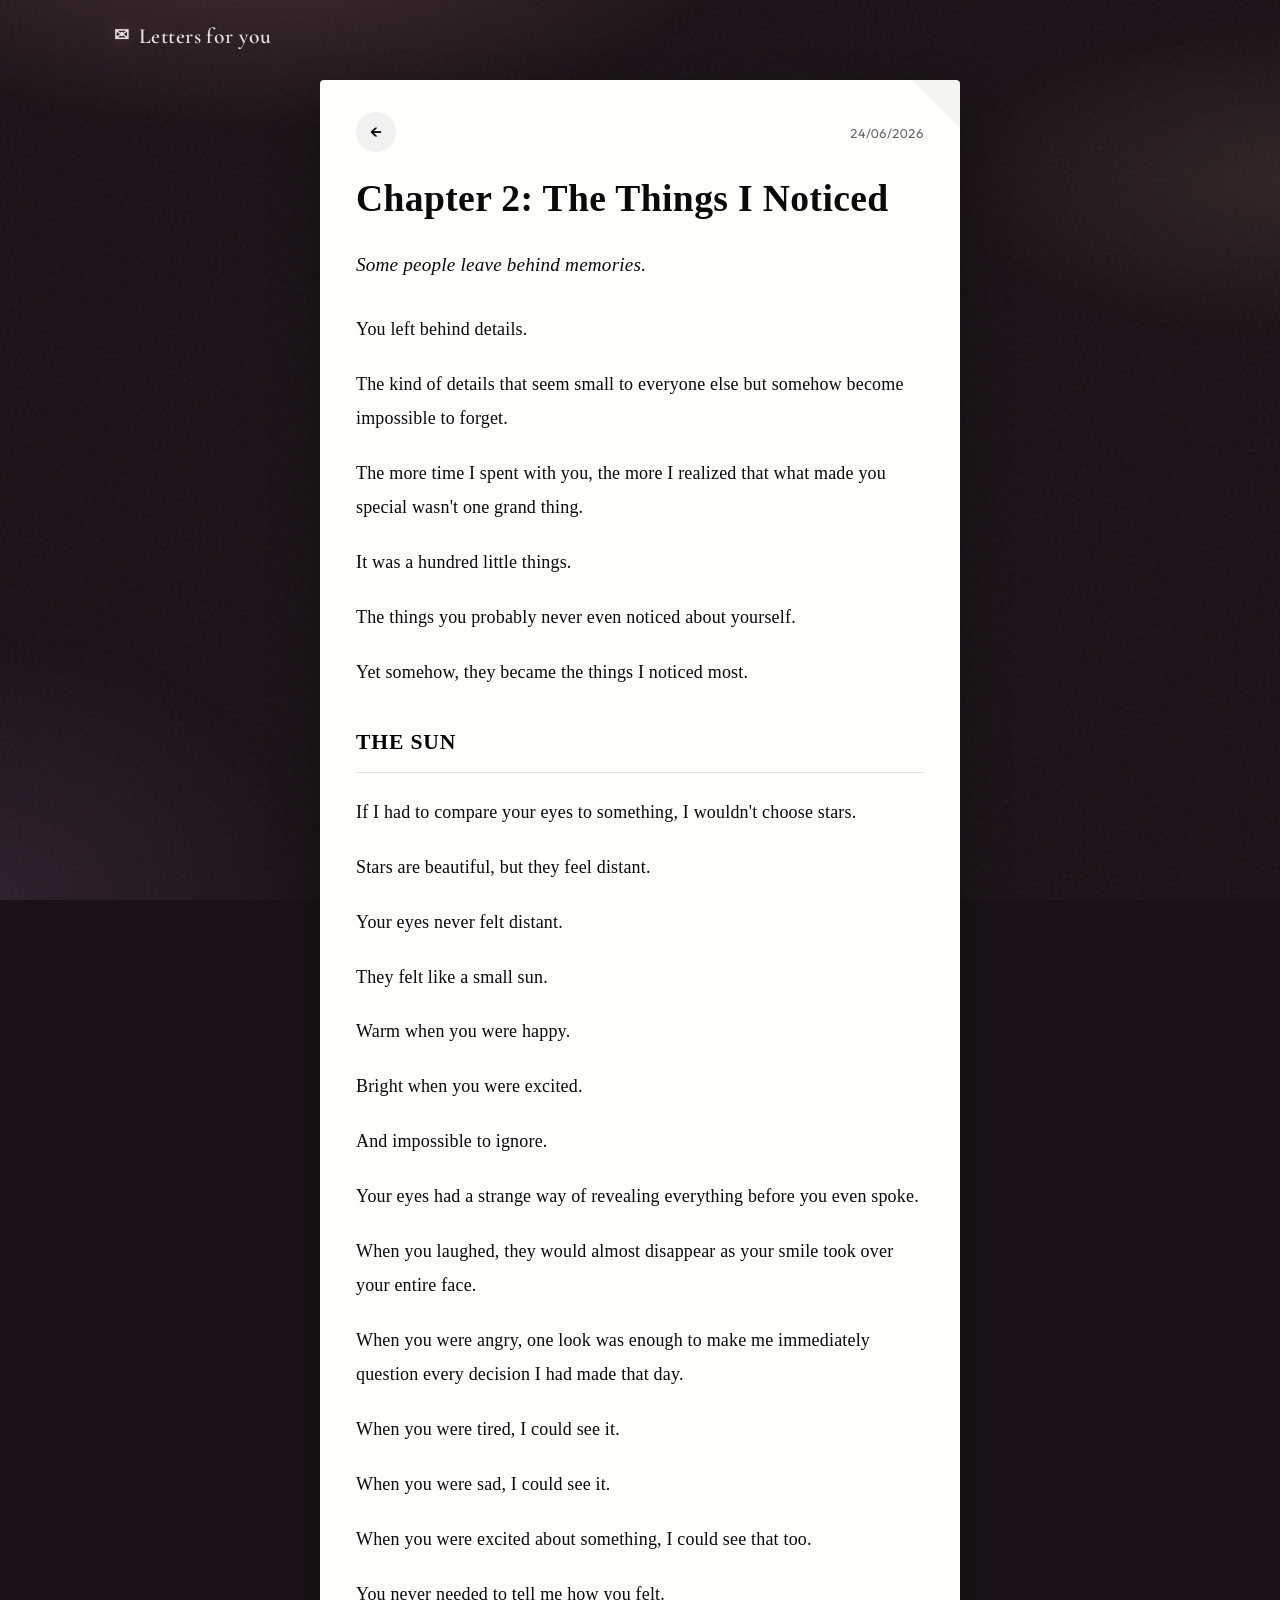
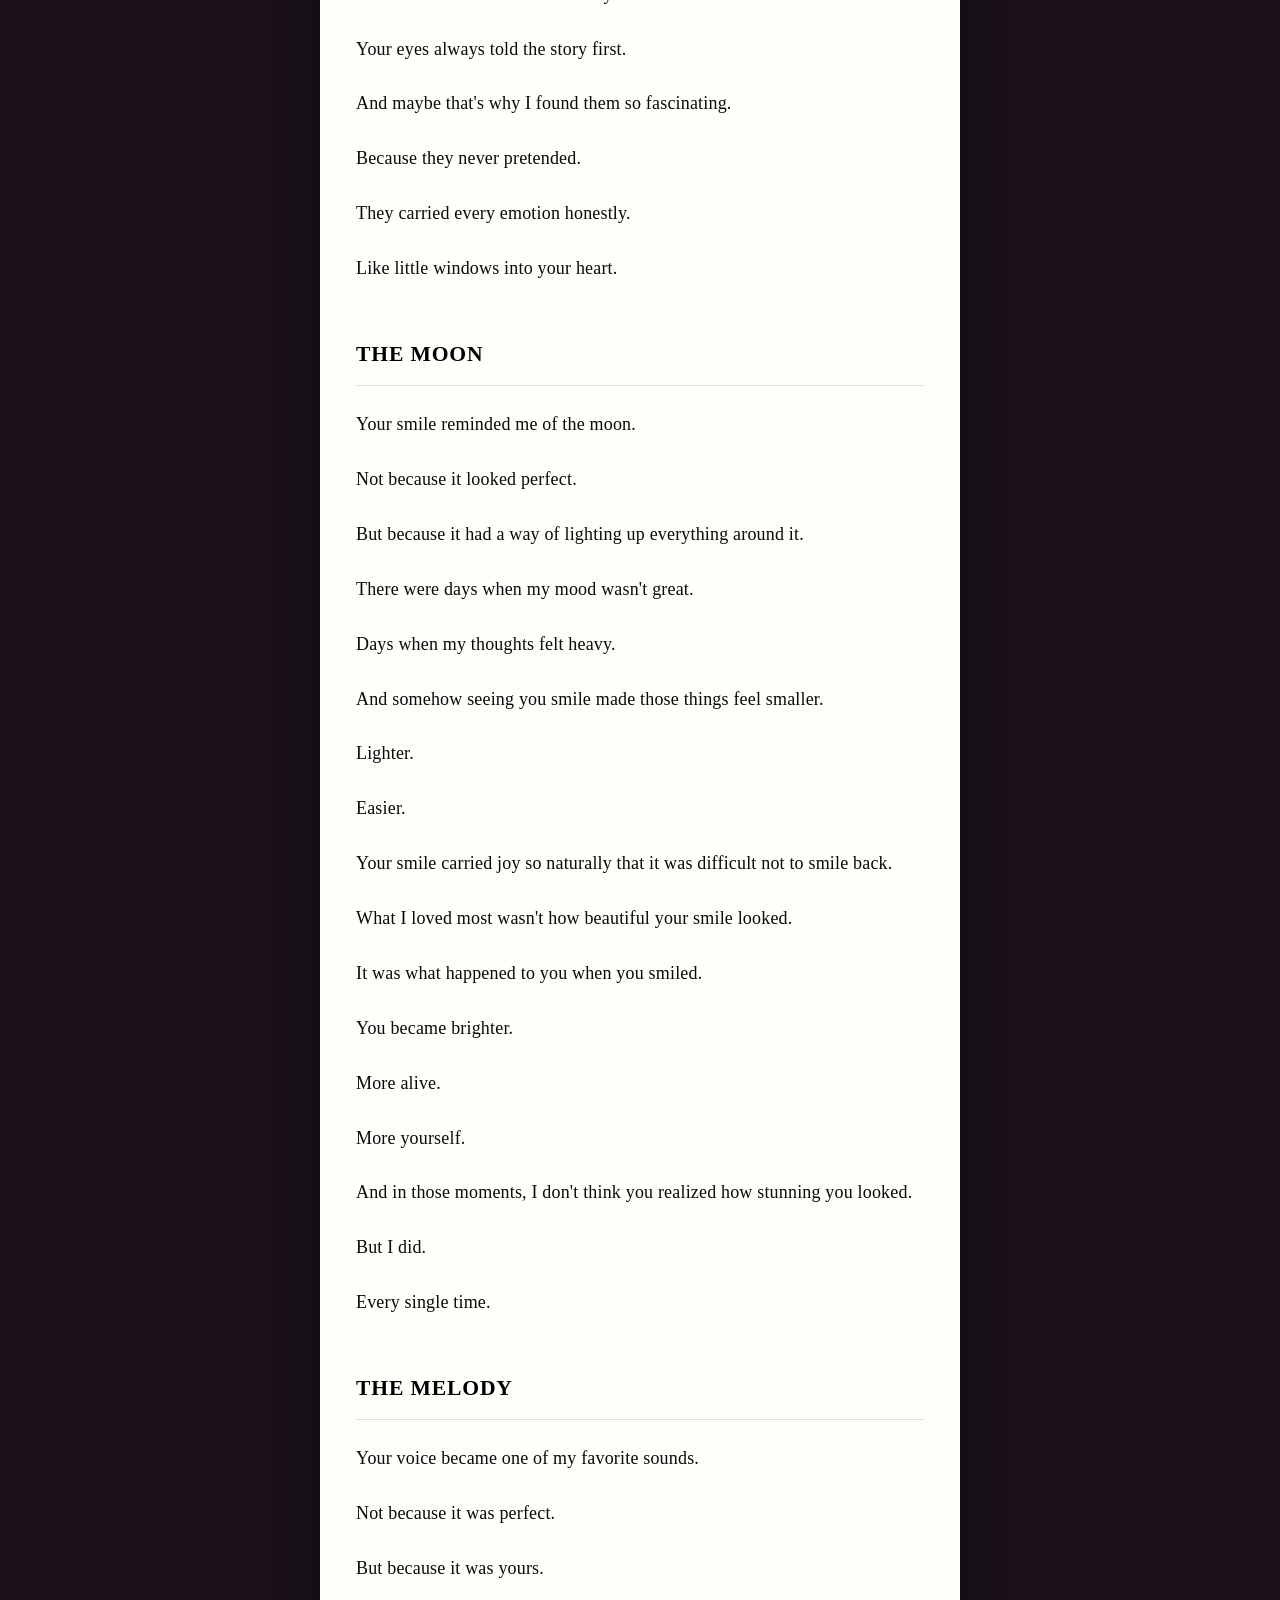
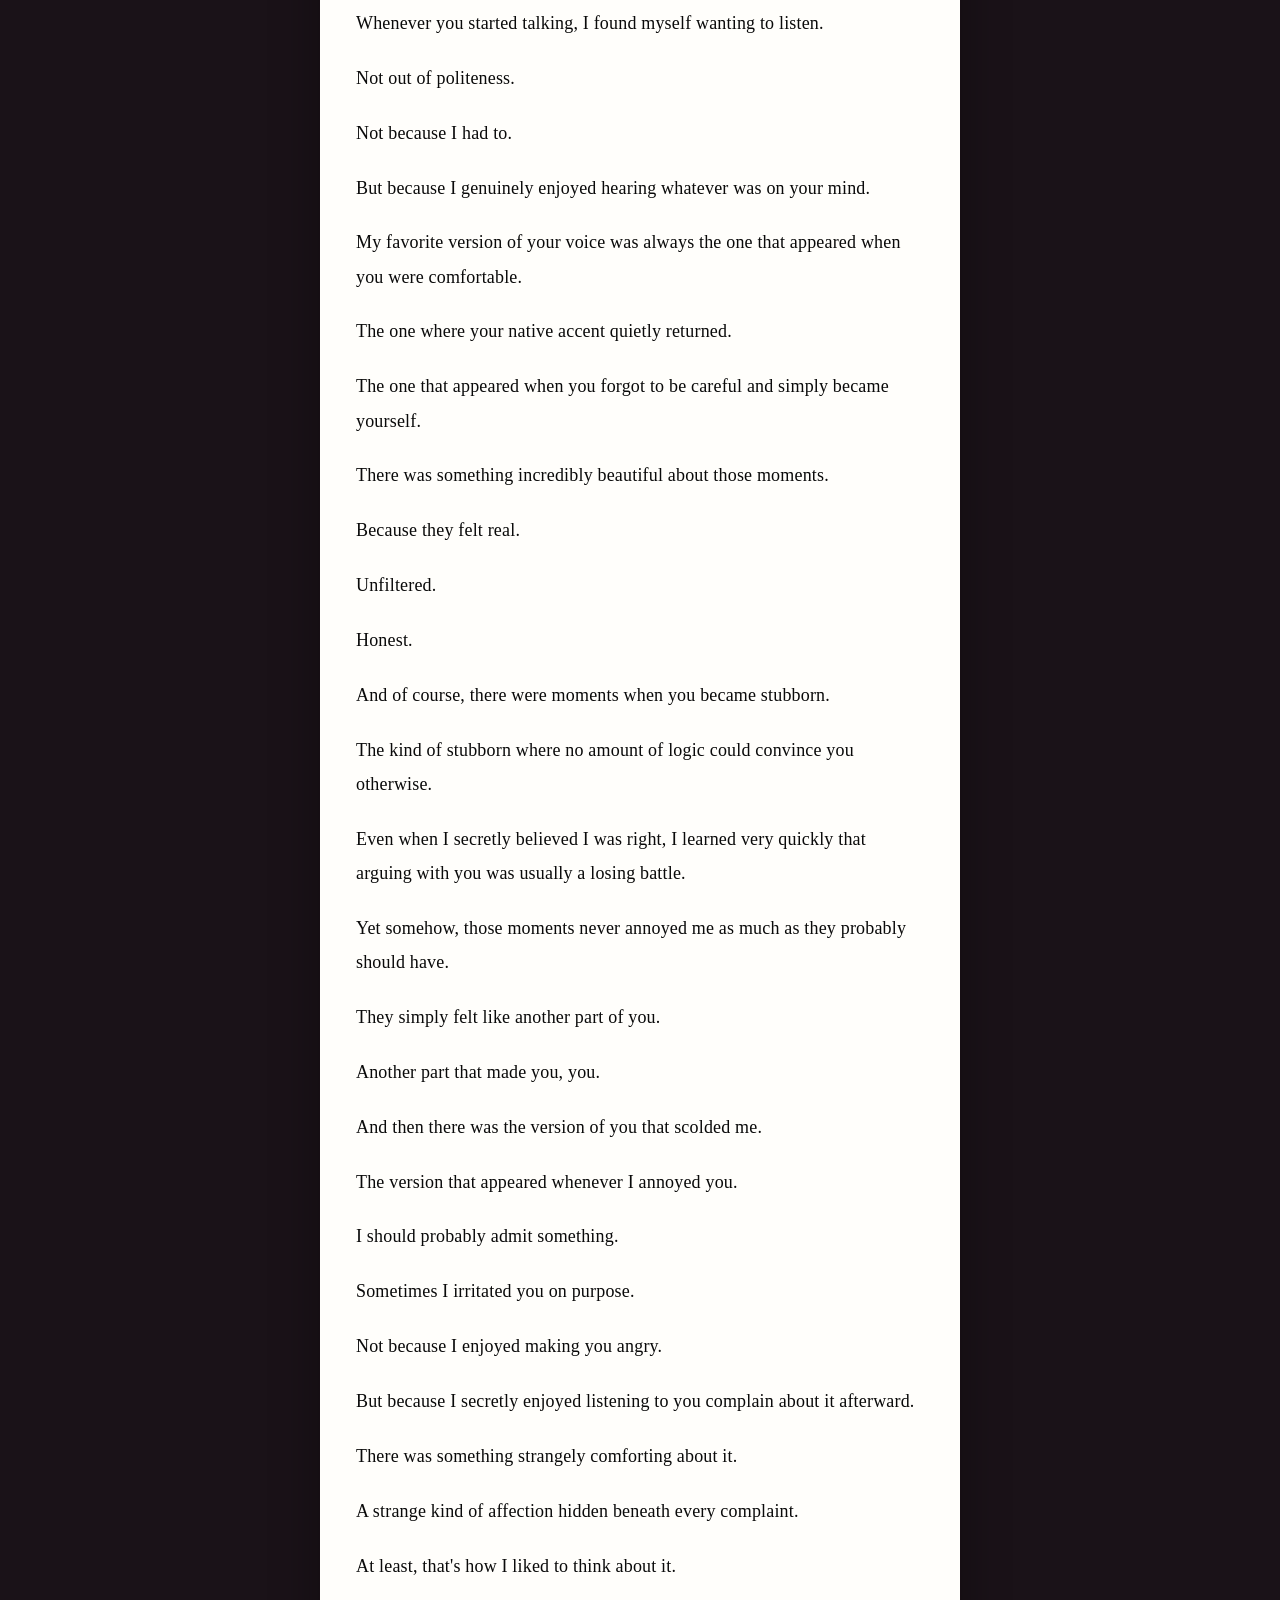
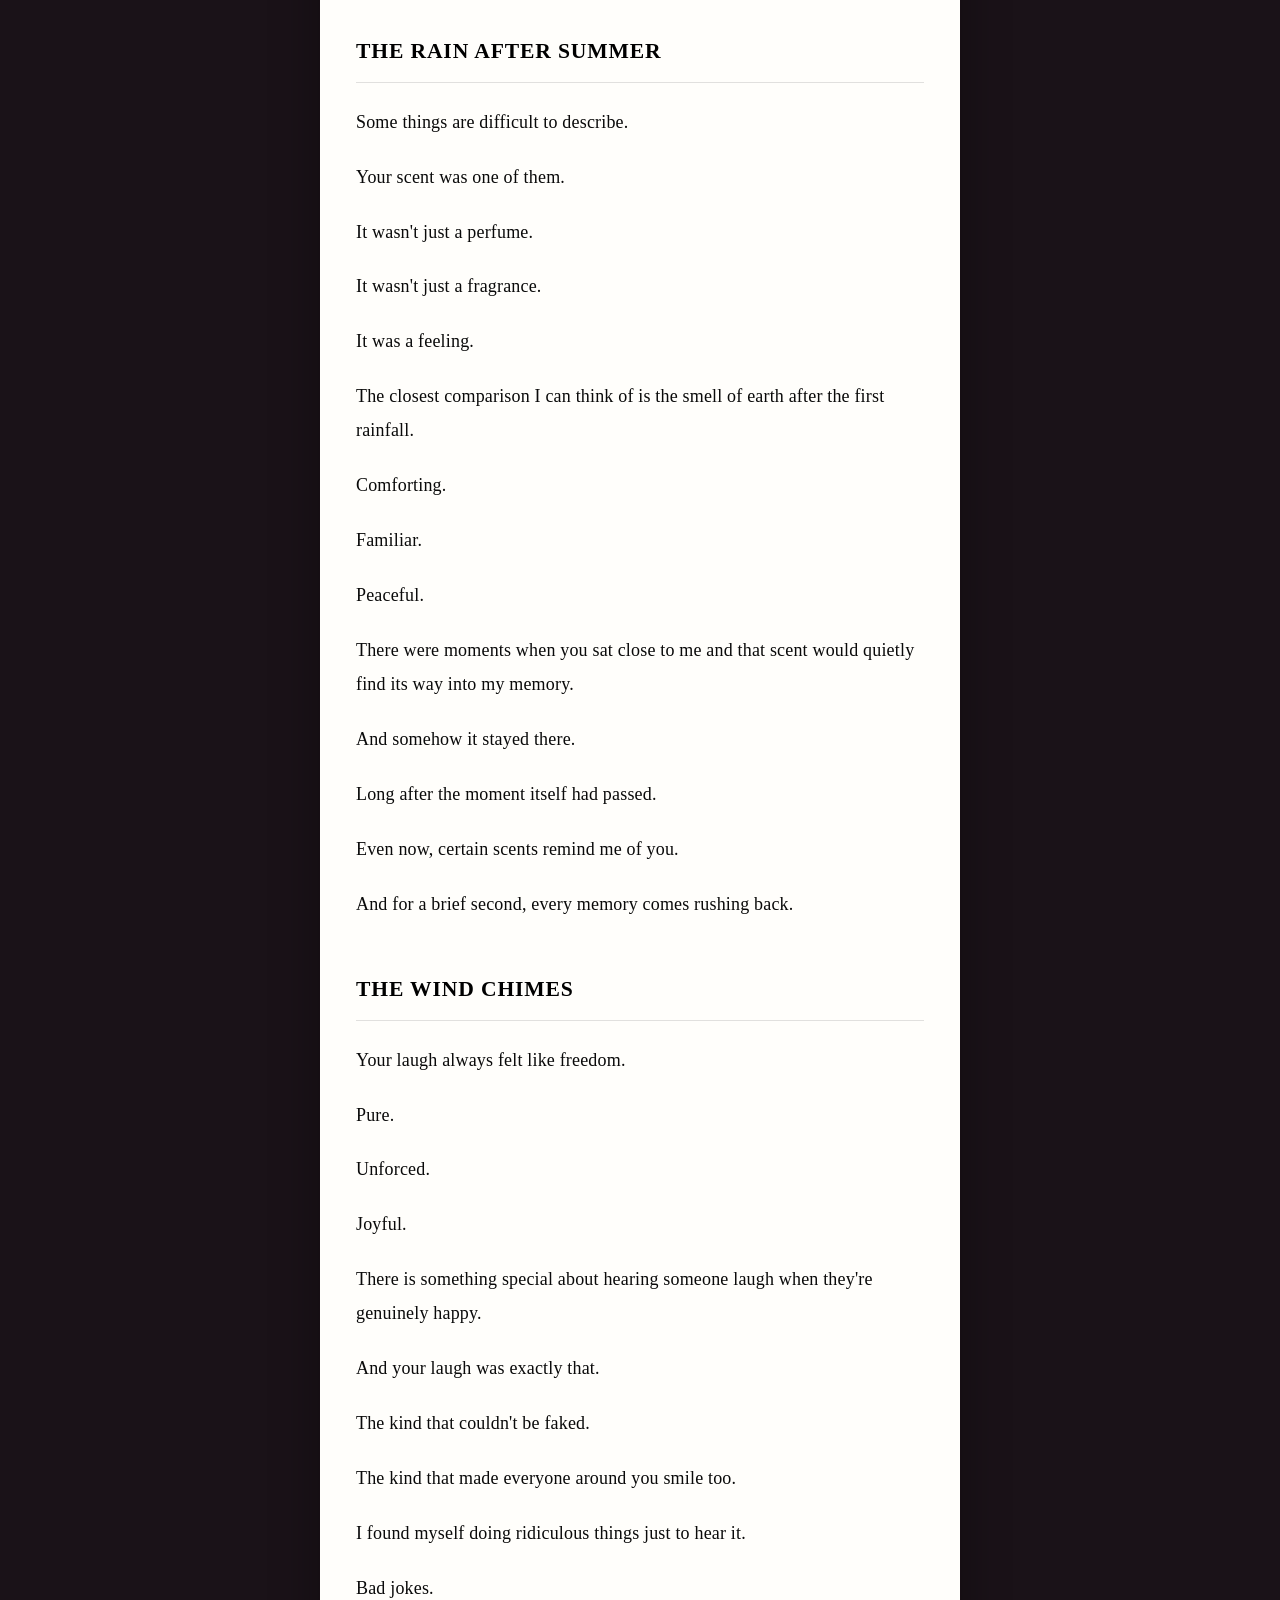
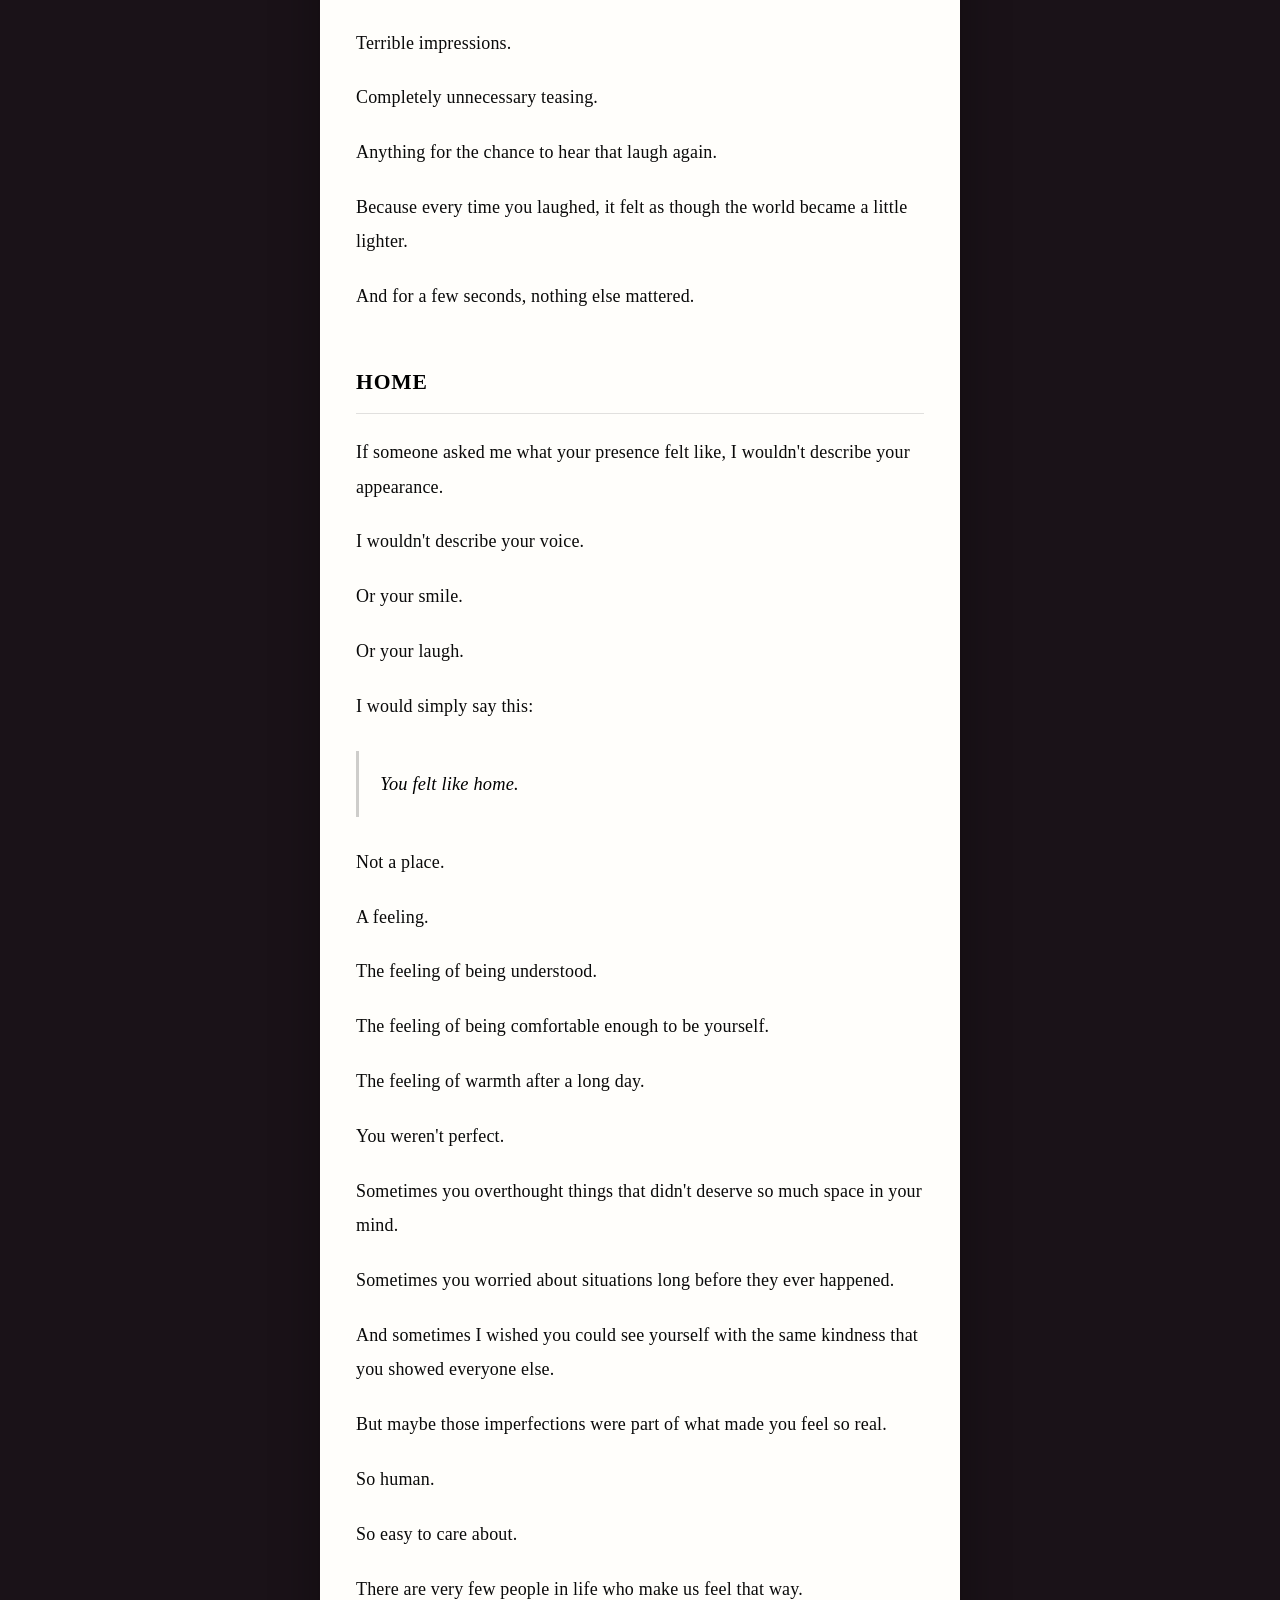
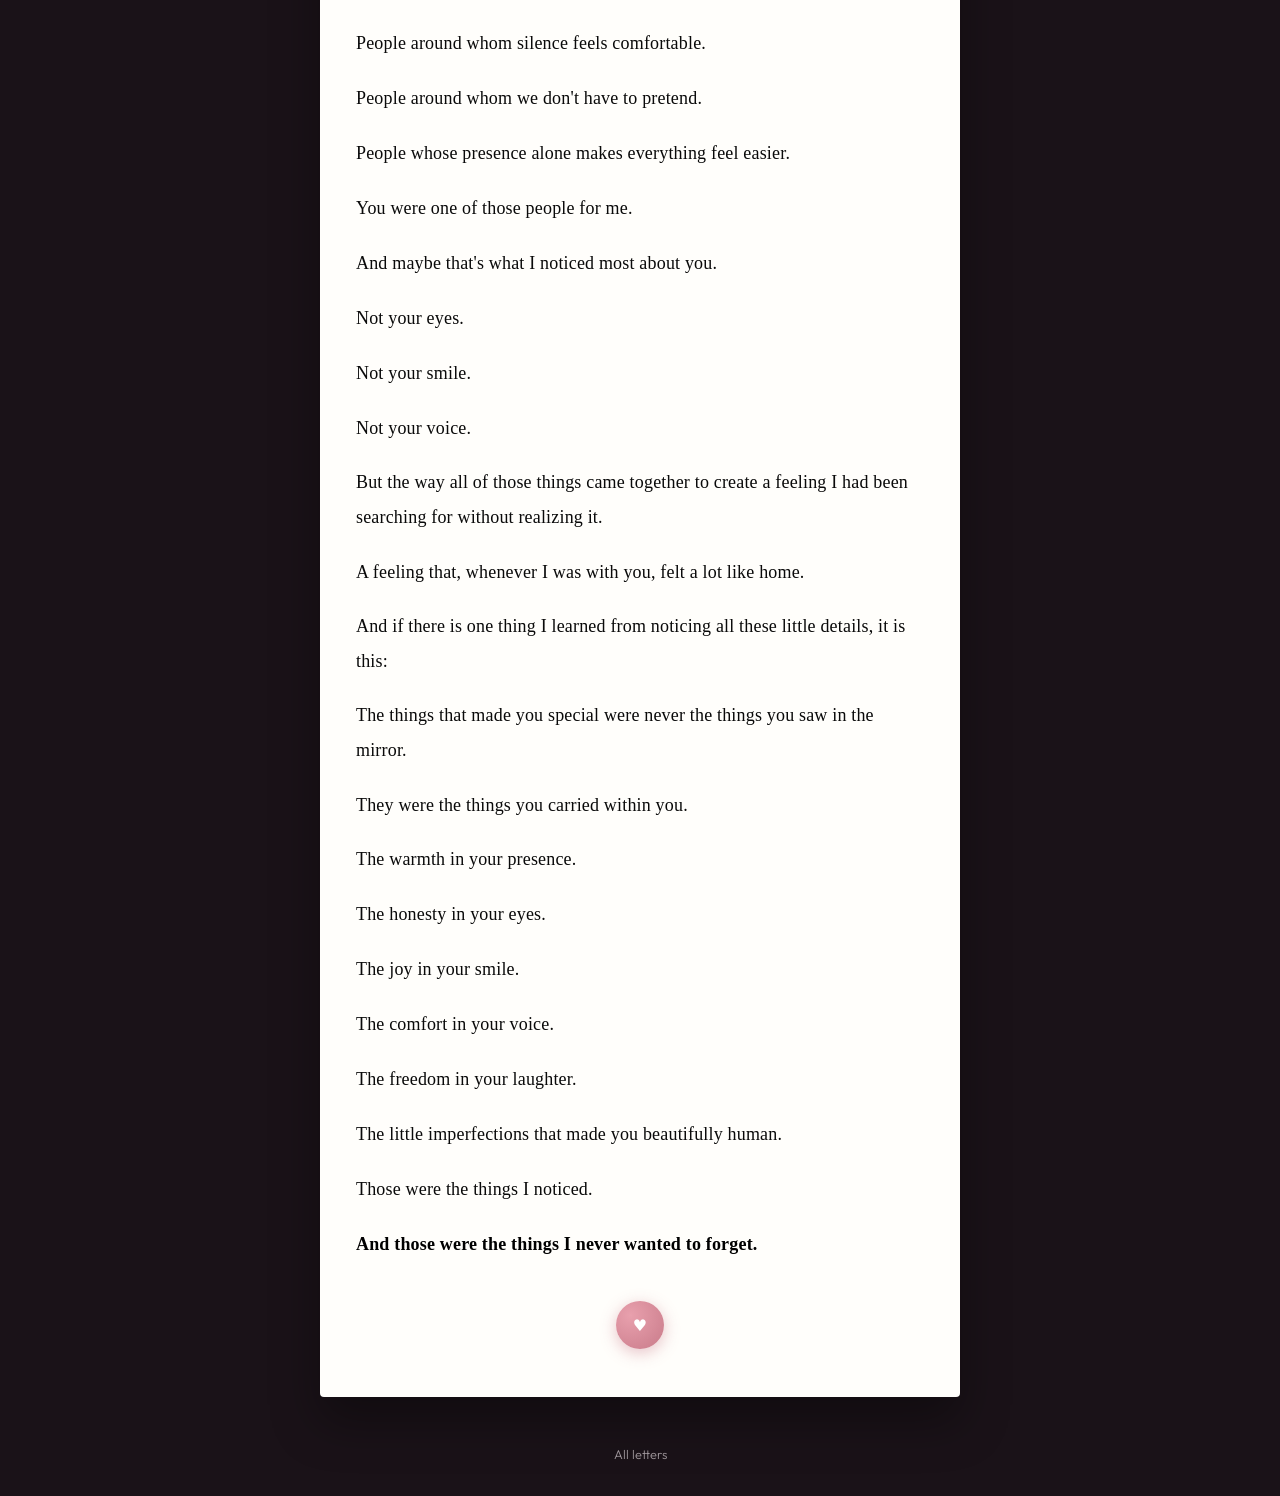
==== chapter-2.html @ 69c915cd "Add Book Chapter 2" ====
<!DOCTYPE html>
<html lang="en">
<head>
  <meta charset="UTF-8" />
  <meta name="viewport" content="width=device-width, initial-scale=1.0" />
  <title>Chapter 2 — Letters for you</title>
  <link rel="preconnect" href="https://fonts.googleapis.com" />
  <link rel="preconnect" href="https://fonts.gstatic.com" crossorigin />
  <link href="https://fonts.googleapis.com/css2?family=Cormorant+Garamond:ital,wght@0,400;0,600;1,400&family=Outfit:wght@300;400;500&display=swap" rel="stylesheet" />
  <link rel="stylesheet" href="./styles.css" />
</head>
<body>
  <div class="bg-orbs" aria-hidden="true"></div>
  <div class="grain" aria-hidden="true"></div>

  <header class="site-header">
    <a href="./index.html" class="logo">
      <span class="logo-icon" aria-hidden="true">✉</span>
      <span class="logo-text">Letters for you</span>
    </a>
  </header>

  <main class="site-main site-main--read">
    <article class="paper paper--chapter">
      <div class="paper-fold" aria-hidden="true"></div>
      <header class="paper-header">
        <a href="./index.html" class="btn btn-icon paper-back" aria-label="Back to all letters">←</a>
        <div class="paper-meta">
          <time datetime="2026-06-24">24/06/2026</time>
        </div>
      </header>
      <h1 class="paper-title">Chapter 2: The Things I Noticed</h1>
      <div class="paper-body">
        <p class="chapter-lead">Some people leave behind memories.</p>

        <p>You left behind details.</p>

        <p>The kind of details that seem small to everyone else but somehow become impossible to forget.</p>

        <p>The more time I spent with you, the more I realized that what made you special wasn't one grand thing.</p>

        <p>It was a hundred little things.</p>

        <p>The things you probably never even noticed about yourself.</p>

        <p>Yet somehow, they became the things I noticed most.</p>

        <h2 class="chapter-section-title">The Sun</h2>

        <p>If I had to compare your eyes to something, I wouldn't choose stars.</p>

        <p>Stars are beautiful, but they feel distant.</p>

        <p>Your eyes never felt distant.</p>

        <p>They felt like a small sun.</p>

        <p>Warm when you were happy.</p>

        <p>Bright when you were excited.</p>

        <p>And impossible to ignore.</p>

        <p>Your eyes had a strange way of revealing everything before you even spoke.</p>

        <p>When you laughed, they would almost disappear as your smile took over your entire face.</p>

        <p>When you were angry, one look was enough to make me immediately question every decision I had made that day.</p>

        <p>When you were tired, I could see it.</p>

        <p>When you were sad, I could see it.</p>

        <p>When you were excited about something, I could see that too.</p>

        <p>You never needed to tell me how you felt.</p>

        <p>Your eyes always told the story first.</p>

        <p>And maybe that's why I found them so fascinating.</p>

        <p>Because they never pretended.</p>

        <p>They carried every emotion honestly.</p>

        <p>Like little windows into your heart.</p>

        <h2 class="chapter-section-title">The Moon</h2>

        <p>Your smile reminded me of the moon.</p>

        <p>Not because it looked perfect.</p>

        <p>But because it had a way of lighting up everything around it.</p>

        <p>There were days when my mood wasn't great.</p>

        <p>Days when my thoughts felt heavy.</p>

        <p>And somehow seeing you smile made those things feel smaller.</p>

        <p>Lighter.</p>

        <p>Easier.</p>

        <p>Your smile carried joy so naturally that it was difficult not to smile back.</p>

        <p>What I loved most wasn't how beautiful your smile looked.</p>

        <p>It was what happened to you when you smiled.</p>

        <p>You became brighter.</p>

        <p>More alive.</p>

        <p>More yourself.</p>

        <p>And in those moments, I don't think you realized how stunning you looked.</p>

        <p>But I did.</p>

        <p>Every single time.</p>

        <h2 class="chapter-section-title">The Melody</h2>

        <p>Your voice became one of my favorite sounds.</p>

        <p>Not because it was perfect.</p>

        <p>But because it was yours.</p>

        <p>Whenever you started talking, I found myself wanting to listen.</p>

        <p>Not out of politeness.</p>

        <p>Not because I had to.</p>

        <p>But because I genuinely enjoyed hearing whatever was on your mind.</p>

        <p>My favorite version of your voice was always the one that appeared when you were comfortable.</p>

        <p>The one where your native accent quietly returned.</p>

        <p>The one that appeared when you forgot to be careful and simply became yourself.</p>

        <p>There was something incredibly beautiful about those moments.</p>

        <p>Because they felt real.</p>

        <p>Unfiltered.</p>

        <p>Honest.</p>

        <p>And of course, there were moments when you became stubborn.</p>

        <p>The kind of stubborn where no amount of logic could convince you otherwise.</p>

        <p>Even when I secretly believed I was right, I learned very quickly that arguing with you was usually a losing battle.</p>

        <p>Yet somehow, those moments never annoyed me as much as they probably should have.</p>

        <p>They simply felt like another part of you.</p>

        <p>Another part that made you, you.</p>

        <p>And then there was the version of you that scolded me.</p>

        <p>The version that appeared whenever I annoyed you.</p>

        <p>I should probably admit something.</p>

        <p>Sometimes I irritated you on purpose.</p>

        <p>Not because I enjoyed making you angry.</p>

        <p>But because I secretly enjoyed listening to you complain about it afterward.</p>

        <p>There was something strangely comforting about it.</p>

        <p>A strange kind of affection hidden beneath every complaint.</p>

        <p>At least, that's how I liked to think about it.</p>

        <h2 class="chapter-section-title">The Rain After Summer</h2>

        <p>Some things are difficult to describe.</p>

        <p>Your scent was one of them.</p>

        <p>It wasn't just a perfume.</p>

        <p>It wasn't just a fragrance.</p>

        <p>It was a feeling.</p>

        <p>The closest comparison I can think of is the smell of earth after the first rainfall.</p>

        <p>Comforting.</p>

        <p>Familiar.</p>

        <p>Peaceful.</p>

        <p>There were moments when you sat close to me and that scent would quietly find its way into my memory.</p>

        <p>And somehow it stayed there.</p>

        <p>Long after the moment itself had passed.</p>

        <p>Even now, certain scents remind me of you.</p>

        <p>And for a brief second, every memory comes rushing back.</p>

        <h2 class="chapter-section-title">The Wind Chimes</h2>

        <p>Your laugh always felt like freedom.</p>

        <p>Pure.</p>

        <p>Unforced.</p>

        <p>Joyful.</p>

        <p>There is something special about hearing someone laugh when they're genuinely happy.</p>

        <p>And your laugh was exactly that.</p>

        <p>The kind that couldn't be faked.</p>

        <p>The kind that made everyone around you smile too.</p>

        <p>I found myself doing ridiculous things just to hear it.</p>

        <p>Bad jokes.</p>

        <p>Terrible impressions.</p>

        <p>Completely unnecessary teasing.</p>

        <p>Anything for the chance to hear that laugh again.</p>

        <p>Because every time you laughed, it felt as though the world became a little lighter.</p>

        <p>And for a few seconds, nothing else mattered.</p>

        <h2 class="chapter-section-title">Home</h2>

        <p>If someone asked me what your presence felt like, I wouldn't describe your appearance.</p>

        <p>I wouldn't describe your voice.</p>

        <p>Or your smile.</p>

        <p>Or your laugh.</p>

        <p>I would simply say this:</p>

        <p class="chapter-pullquote">You felt like home.</p>

        <p>Not a place.</p>

        <p>A feeling.</p>

        <p>The feeling of being understood.</p>

        <p>The feeling of being comfortable enough to be yourself.</p>

        <p>The feeling of warmth after a long day.</p>

        <p>You weren't perfect.</p>

        <p>Sometimes you overthought things that didn't deserve so much space in your mind.</p>

        <p>Sometimes you worried about situations long before they ever happened.</p>

        <p>And sometimes I wished you could see yourself with the same kindness that you showed everyone else.</p>

        <p>But maybe those imperfections were part of what made you feel so real.</p>

        <p>So human.</p>

        <p>So easy to care about.</p>

        <p>There are very few people in life who make us feel that way.</p>

        <p>People around whom silence feels comfortable.</p>

        <p>People around whom we don't have to pretend.</p>

        <p>People whose presence alone makes everything feel easier.</p>

        <p>You were one of those people for me.</p>

        <p>And maybe that's what I noticed most about you.</p>

        <p>Not your eyes.</p>

        <p>Not your smile.</p>

        <p>Not your voice.</p>

        <p>But the way all of those things came together to create a feeling I had been searching for without realizing it.</p>

        <p>A feeling that, whenever I was with you, felt a lot like home.</p>

        <p>And if there is one thing I learned from noticing all these little details, it is this:</p>

        <p>The things that made you special were never the things you saw in the mirror.</p>

        <p>They were the things you carried within you.</p>

        <p>The warmth in your presence.</p>

        <p>The honesty in your eyes.</p>

        <p>The joy in your smile.</p>

        <p>The comfort in your voice.</p>

        <p>The freedom in your laughter.</p>

        <p>The little imperfections that made you beautifully human.</p>

        <p>Those were the things I noticed.</p>

        <p><strong>And those were the things I never wanted to forget.</strong></p>
      </div>
      <footer class="paper-footer">
        <span class="seal" aria-hidden="true">♥</span>
      </footer>
    </article>
  </main>

  <footer class="site-footer">
    <p><a href="./index.html">All letters</a></p>
  </footer>
</body>
</html>
---- styles.css ----
:root {
  --bg-deep: #1a1218;
  --bg-card: rgba(42, 32, 44, 0.65);
  --bg-paper: #fffefb;
  --ink: #0f0d10;
  --ink-body: #1f1b22;
  --ink-muted: #6a626e;
  --ink-emphasis: #9a4d62;
  --ink-strong: #0a080c;
  --accent: #c97b8a;
  --accent-soft: rgba(201, 123, 138, 0.35);
  --gold: #d4a574;
  --radius: 18px;
  --shadow-soft: 0 20px 50px rgba(0, 0, 0, 0.35);
  --font-chapter: Georgia, "Times New Roman", Times, serif;
  --font-display: "Cormorant Garamond", Georgia, serif;
  --font-ui: "Outfit", system-ui, sans-serif;
}

*,
*::before,
*::after {
  box-sizing: border-box;
}

html {
  scroll-behavior: smooth;
}

body {
  margin: 0;
  min-height: 100dvh;
  font-family: var(--font-ui);
  font-weight: 400;
  color: #e8dfe4;
  background: var(--bg-deep);
  line-height: 1.5;
  overflow-x: hidden;
}

.bg-orbs {
  position: fixed;
  inset: 0;
  z-index: 0;
  background:
    radial-gradient(ellipse 80% 50% at 20% -10%, rgba(201, 123, 138, 0.25), transparent 50%),
    radial-gradient(ellipse 60% 40% at 100% 20%, rgba(212, 165, 116, 0.12), transparent 45%),
    radial-gradient(ellipse 50% 60% at 0% 100%, rgba(120, 80, 120, 0.2), transparent 50%);
  pointer-events: none;
}

.grain {
  position: fixed;
  inset: 0;
  z-index: 1;
  opacity: 0.04;
  pointer-events: none;
  background-image: url("data:image/svg+xml,%3Csvg viewBox='0 0 256 256' xmlns='http://www.w3.org/2000/svg'%3E%3Cfilter id='n'%3E%3CfeTurbulence type='fractalNoise' baseFrequency='0.9' numOctaves='4' stitchTiles='stitch'/%3E%3C/filter%3E%3Crect width='100%25' height='100%25' filter='url(%23n)'/%3E%3C/svg%3E");
}

.site-header {
  position: relative;
  z-index: 2;
  display: flex;
  align-items: center;
  justify-content: space-between;
  padding: 1.25rem 1.5rem;
  max-width: 1100px;
  margin: 0 auto;
}

.logo {
  display: flex;
  align-items: center;
  gap: 0.6rem;
  font-family: var(--font-display);
  font-size: 1.35rem;
  font-weight: 600;
  letter-spacing: 0.02em;
  text-decoration: none;
  color: inherit;
}

.logo-icon {
  font-size: 1.1rem;
  filter: drop-shadow(0 0 8px var(--accent-soft));
}

.btn {
  font-family: var(--font-ui);
  font-size: 0.9rem;
  font-weight: 500;
  border: none;
  border-radius: 999px;
  padding: 0.55rem 1.15rem;
  cursor: pointer;
  transition: transform 0.2s ease, box-shadow 0.2s ease, background 0.2s ease;
}

.btn:active {
  transform: scale(0.98);
}

.btn-icon {
  display: inline-flex;
  align-items: center;
  justify-content: center;
  width: 2.5rem;
  height: 2.5rem;
  padding: 0;
  border-radius: 50%;
  font-size: 1.1rem;
  line-height: 1;
  text-decoration: none;
}

.paper-back {
  background: rgba(45, 36, 48, 0.06);
  color: var(--ink);
}

.paper-back:hover {
  background: rgba(45, 36, 48, 0.1);
}

.site-main {
  position: relative;
  z-index: 2;
  max-width: 1100px;
  margin: 0 auto;
  padding: 0 1.25rem 3rem;
  animation: fadeUp 0.55s cubic-bezier(0.22, 1, 0.36, 1) both;
}

@keyframes fadeUp {
  from {
    opacity: 0;
    transform: translateY(12px);
  }
  to {
    opacity: 1;
    transform: translateY(0);
  }
}

.site-main--read {
  display: flex;
  justify-content: center;
  padding: 0.5rem 0 2rem;
}

.hero {
  text-align: center;
  padding: 1rem 0 2.5rem;
  max-width: 36rem;
  margin: 0 auto;
}

.hero-kicker {
  font-size: 0.75rem;
  text-transform: uppercase;
  letter-spacing: 0.2em;
  color: var(--gold);
  margin: 0 0 0.75rem;
}

.hero h1 {
  font-family: var(--font-display);
  font-size: clamp(2.2rem, 5vw, 3rem);
  font-weight: 600;
  margin: 0 0 1rem;
  line-height: 1.15;
  background: linear-gradient(135deg, #fff 0%, #e8c4cc 100%);
  -webkit-background-clip: text;
  background-clip: text;
  color: transparent;
}

.hero-lead {
  margin: 0;
  color: var(--ink-muted);
  font-weight: 300;
  font-size: 1rem;
}

.inline-code {
  font-family: ui-monospace, monospace;
  font-size: 0.88em;
  padding: 0.12em 0.35em;
  border-radius: 6px;
  background: rgba(45, 36, 48, 0.08);
  color: var(--ink);
}

.paper-body .inline-code {
  font-size: 0.95em;
}

.home-sections {
  display: grid;
  gap: 1.75rem;
  grid-template-columns: 1fr;
}

@media (min-width: 768px) {
  .home-sections {
    grid-template-columns: 1fr 1fr;
    align-items: start;
  }
}

.content-box {
  padding: 1.5rem 1.35rem 1.35rem;
  border-radius: calc(var(--radius) + 4px);
  background: rgba(32, 24, 34, 0.55);
  backdrop-filter: blur(14px);
  border: 1px solid rgba(255, 255, 255, 0.09);
  box-shadow: var(--shadow-soft);
}

.content-box--book {
  border-color: rgba(212, 165, 116, 0.22);
  background: linear-gradient(160deg, rgba(42, 32, 44, 0.72), rgba(52, 38, 32, 0.55));
}

.content-box--letters {
  border-color: rgba(201, 123, 138, 0.22);
  background: linear-gradient(160deg, rgba(42, 32, 44, 0.72), rgba(44, 30, 38, 0.55));
}

.content-box__header {
  margin-bottom: 1.25rem;
  padding-bottom: 1rem;
  border-bottom: 1px solid rgba(255, 255, 255, 0.08);
}

.content-box__kicker {
  margin: 0 0 0.35rem;
  font-size: 0.7rem;
  text-transform: uppercase;
  letter-spacing: 0.18em;
  color: var(--gold);
}

.content-box--letters .content-box__kicker {
  color: var(--accent);
}

.content-box__title {
  font-family: var(--font-display);
  font-size: clamp(1.5rem, 3vw, 1.85rem);
  font-weight: 600;
  margin: 0 0 0.35rem;
  line-height: 1.15;
  color: #f5eef2;
}

.content-box__subtitle {
  margin: 0;
  font-size: 0.88rem;
  font-weight: 300;
  color: #b8aab5;
}

.content-box .letter-grid {
  grid-template-columns: 1fr;
}

@media (min-width: 1100px) {
  .content-box .letter-grid {
    grid-template-columns: 1fr;
  }
}

.letter-grid {
  display: grid;
  gap: 1.25rem;
  grid-template-columns: repeat(auto-fill, minmax(280px, 1fr));
}

a.letter-card {
  position: relative;
  display: block;
  text-align: left;
  text-decoration: none;
  color: inherit;
  padding: 1.5rem 1.5rem 1.35rem;
  border-radius: var(--radius);
  background: var(--bg-card);
  backdrop-filter: blur(12px);
  border: 1px solid rgba(255, 255, 255, 0.08);
  box-shadow: var(--shadow-soft);
  transition: transform 0.35s cubic-bezier(0.22, 1, 0.36, 1), border-color 0.25s ease, box-shadow 0.35s ease;
  overflow: hidden;
}

a.letter-card::before {
  content: "";
  position: absolute;
  top: 0;
  left: 0;
  right: 0;
  height: 3px;
  background: linear-gradient(90deg, var(--accent), var(--gold));
  opacity: 0.85;
}

a.letter-card--book::before {
  background: linear-gradient(90deg, var(--gold), #e8c4a0);
}

a.letter-card--book:hover {
  border-color: rgba(212, 165, 116, 0.4);
}

a.letter-card:hover {
  transform: translateY(-6px);
  border-color: rgba(201, 123, 138, 0.35);
  box-shadow: 0 28px 60px rgba(0, 0, 0, 0.45);
}

a.letter-card:focus-visible {
  outline: 2px solid var(--accent);
  outline-offset: 3px;
}

.card-date {
  font-size: 0.75rem;
  color: var(--gold);
  letter-spacing: 0.06em;
  margin: 0 0 0.5rem;
}

.card-title {
  font-family: var(--font-display);
  font-size: 1.45rem;
  font-weight: 600;
  color: #f5eef2;
  margin: 0 0 0.65rem;
  line-height: 1.2;
}

.card-excerpt {
  font-size: 0.9rem;
  color: #b8aab5;
  font-weight: 300;
  margin: 0;
  display: -webkit-box;
  -webkit-line-clamp: 3;
  -webkit-box-orient: vertical;
  overflow: hidden;
}

.paper {
  position: relative;
  width: 100%;
  max-width: 640px;
  background: var(--bg-paper);
  color: var(--ink);
  border-radius: 4px;
  box-shadow:
    0 2px 4px rgba(45, 36, 48, 0.06),
    0 24px 48px rgba(0, 0, 0, 0.35);
  padding: 2rem 2.25rem 3rem;
  animation: paperIn 0.7s cubic-bezier(0.22, 1, 0.36, 1) both;
}

@keyframes paperIn {
  from {
    opacity: 0;
    transform: scale(0.96) rotate(-0.5deg);
  }
  to {
    opacity: 1;
    transform: scale(1) rotate(0);
  }
}

.paper-fold {
  position: absolute;
  top: 0;
  right: 0;
  width: 0;
  height: 0;
  border-style: solid;
  border-width: 0 48px 48px 0;
  border-color: transparent rgba(0, 0, 0, 0.04) transparent transparent;
}

.paper-header {
  display: flex;
  align-items: center;
  justify-content: space-between;
  margin-bottom: 1.5rem;
}

.paper-meta time {
  font-size: 0.8rem;
  color: var(--ink-muted);
  font-variant-numeric: tabular-nums;
}

.paper-title {
  font-family: var(--font-display);
  font-size: clamp(1.75rem, 4vw, 2.35rem);
  font-weight: 600;
  margin: 0 0 1.5rem;
  line-height: 1.25;
  color: var(--ink);
  letter-spacing: 0.02em;
  -webkit-font-smoothing: antialiased;
}

.paper-body {
  font-family: var(--font-display);
  font-size: 1.22rem;
  font-weight: 400;
  line-height: 1.85;
  letter-spacing: 0.02em;
  word-break: break-word;
  color: var(--ink-body);
  -webkit-font-smoothing: antialiased;
  -moz-osx-font-smoothing: grayscale;
  text-rendering: optimizeLegibility;
}

.paper-body p {
  margin: 0 0 1.1em;
}

.paper-body strong,
.paper-body b {
  font-weight: 600;
  color: var(--ink-strong);
}

.paper-body em,
.paper-body i {
  font-style: italic;
  color: var(--ink-emphasis);
}

.paper-body mark {
  padding: 0.05em 0.2em;
  border-radius: 3px;
  background: rgba(201, 123, 138, 0.2);
  color: var(--ink-strong);
}

.paper-affirmations {
  margin-top: 0.75rem;
  padding: 1.25rem 1.35rem;
  border-left: 4px solid var(--accent);
  border-radius: 0 10px 10px 0;
  background: linear-gradient(105deg, rgba(201, 123, 138, 0.14), rgba(212, 165, 116, 0.1));
}

.paper-affirmations p {
  margin: 0 0 0.6em;
  color: var(--ink);
  font-weight: 600;
  font-size: 1.15rem;
  line-height: 1.6;
  letter-spacing: 0.025em;
}

.paper-affirmations p strong,
.paper-affirmations p b {
  color: var(--ink-emphasis);
  font-weight: 700;
}

.paper-affirmations p:last-child {
  margin-bottom: 0;
}

.paper--chapter .paper-title,
.paper--chapter .paper-body {
  font-family: var(--font-chapter);
  color: #0a0a0a;
}

.paper--chapter .paper-title {
  font-weight: 700;
  letter-spacing: 0.01em;
}

.paper--chapter .paper-body {
  font-size: 1.125rem;
  line-height: 1.9;
  letter-spacing: 0.01em;
}

.paper--chapter .paper-body p {
  margin: 0 0 1.15em;
}

.paper--chapter .paper-body .chapter-lead {
  font-size: 1.2rem;
  font-style: italic;
  margin-bottom: 1.5em;
}

.paper--chapter .paper-body .chapter-section-title {
  font-size: 1.35rem;
  font-weight: 700;
  letter-spacing: 0.04em;
  text-transform: uppercase;
  margin: 2.25em 0 1em;
  padding-bottom: 0.45em;
  border-bottom: 1px solid rgba(10, 10, 10, 0.12);
  color: #000;
}

.paper--chapter .paper-body .chapter-section-title:first-of-type {
  margin-top: 1.5em;
}

.paper--chapter .paper-body .chapter-pullquote {
  margin: 1.5em 0;
  padding: 0.85em 1.15em;
  font-size: 1.15rem;
  font-style: italic;
  border-left: 3px solid rgba(10, 10, 10, 0.2);
  color: #000;
}

.paper--chapter .paper-body .chapter-dialogue {
  margin-left: 1.25rem;
  padding-left: 1rem;
  border-left: 2px solid rgba(10, 10, 10, 0.12);
}

.paper--chapter .paper-body .chapter-break {
  text-align: center;
  margin: 2em 0;
  letter-spacing: 0.35em;
  color: #0a0a0a;
  opacity: 0.35;
}

.paper--chapter .paper-body strong,
.paper--chapter .paper-body b {
  color: #000;
  font-weight: 700;
}

.paper-footer {
  margin-top: 2.5rem;
  text-align: center;
}

.seal {
  display: inline-flex;
  align-items: center;
  justify-content: center;
  width: 3rem;
  height: 3rem;
  border-radius: 50%;
  background: radial-gradient(circle at 30% 30%, #e8a0ad, var(--accent));
  color: #fff;
  font-size: 1rem;
  box-shadow: 0 4px 16px rgba(201, 123, 138, 0.45);
  animation: sealPop 0.6s cubic-bezier(0.34, 1.56, 0.64, 1) 0.4s both;
}

@keyframes sealPop {
  from {
    transform: scale(0);
    opacity: 0;
  }
  to {
    transform: scale(1);
    opacity: 1;
  }
}

.site-footer {
  position: relative;
  z-index: 2;
  text-align: center;
  padding: 1rem 1.5rem 2rem;
  font-size: 0.8rem;
  color: rgba(232, 223, 228, 0.45);
  font-weight: 300;
}

.site-footer p {
  margin: 0;
}

.site-footer a {
  color: rgba(232, 223, 228, 0.65);
  text-decoration: none;
}

.site-footer a:hover {
  color: #e8dfe4;
  text-decoration: underline;
}

.site-footer .inline-code {
  background: rgba(255, 255, 255, 0.08);
  color: #e8dfe4;
}

@media (max-width: 520px) {
  .paper {
    padding: 1.5rem 1.35rem 2.5rem;
  }

  .paper-body {
    font-size: 1.18rem;
    line-height: 1.9;
  }

  .paper-affirmations p {
    font-size: 1.12rem;
  }

  .paper--chapter .paper-body {
    font-size: 1.05rem;
    line-height: 1.95;
  }
}
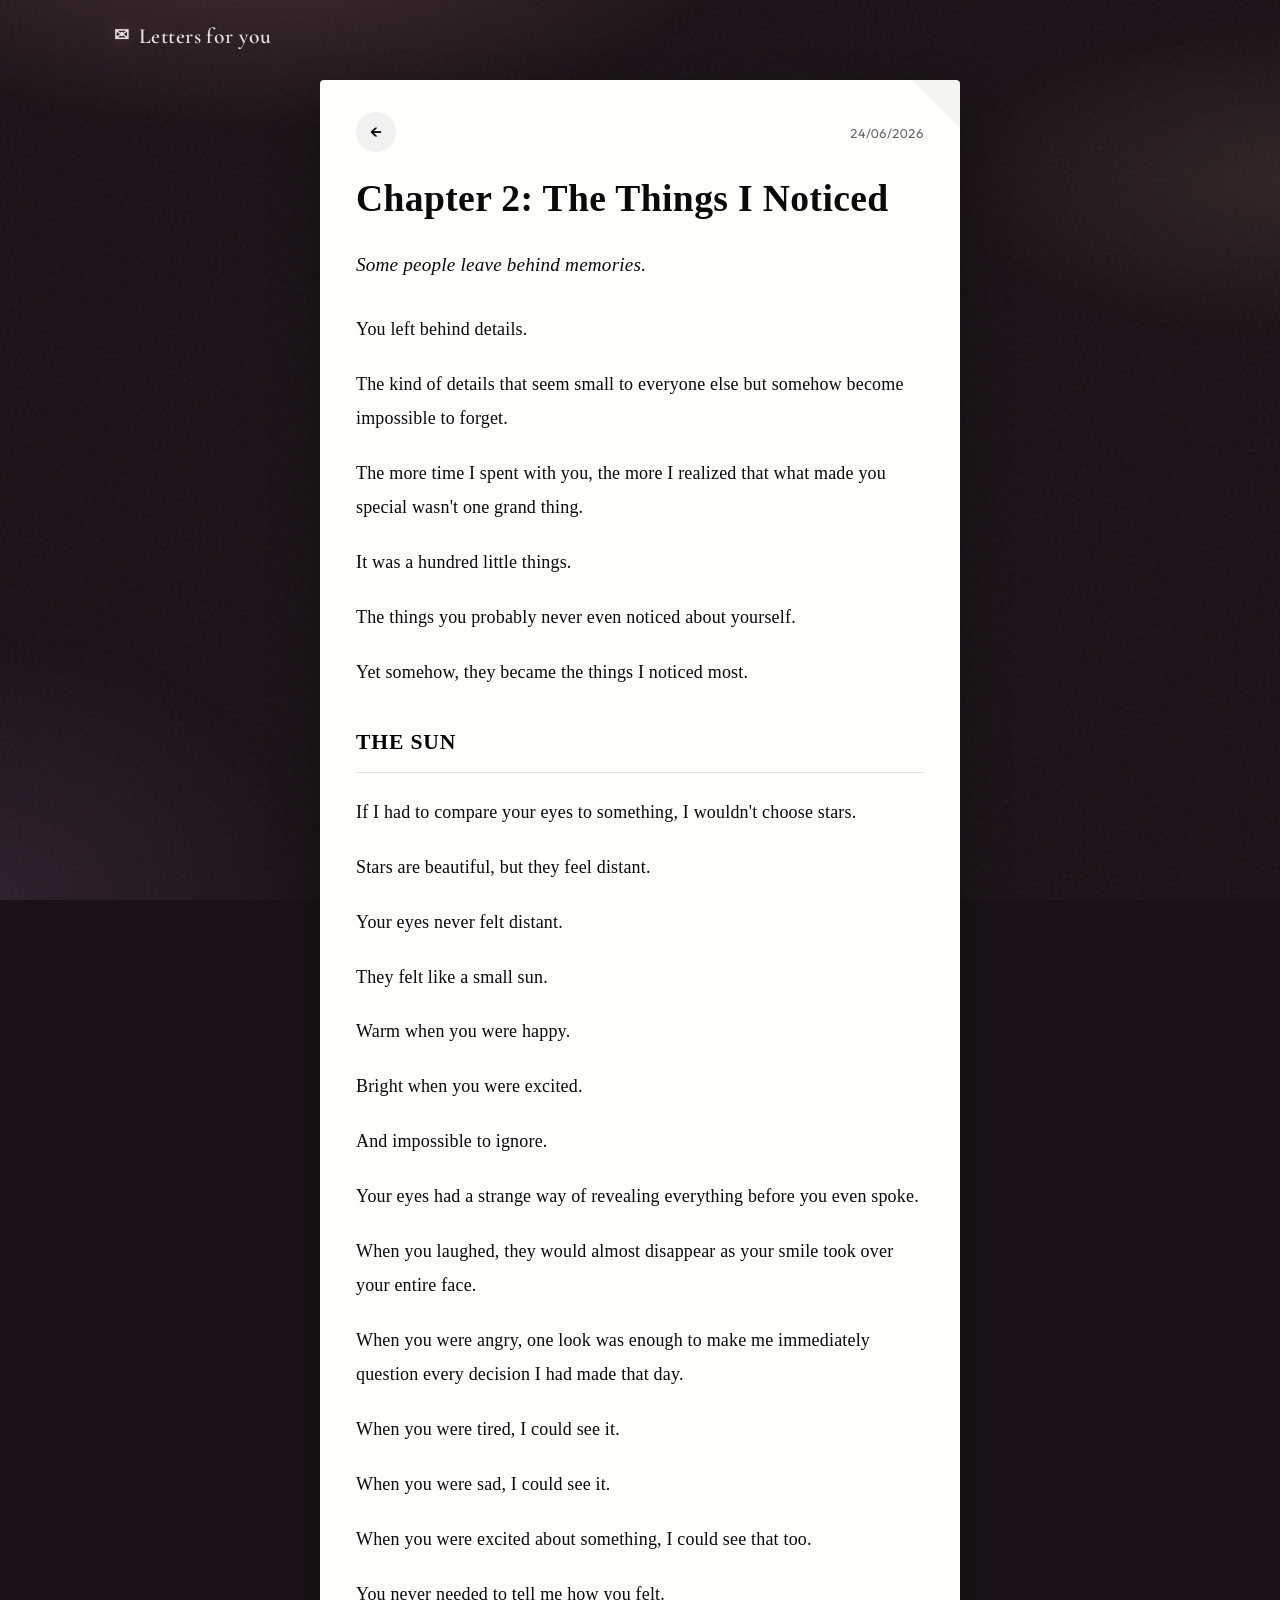
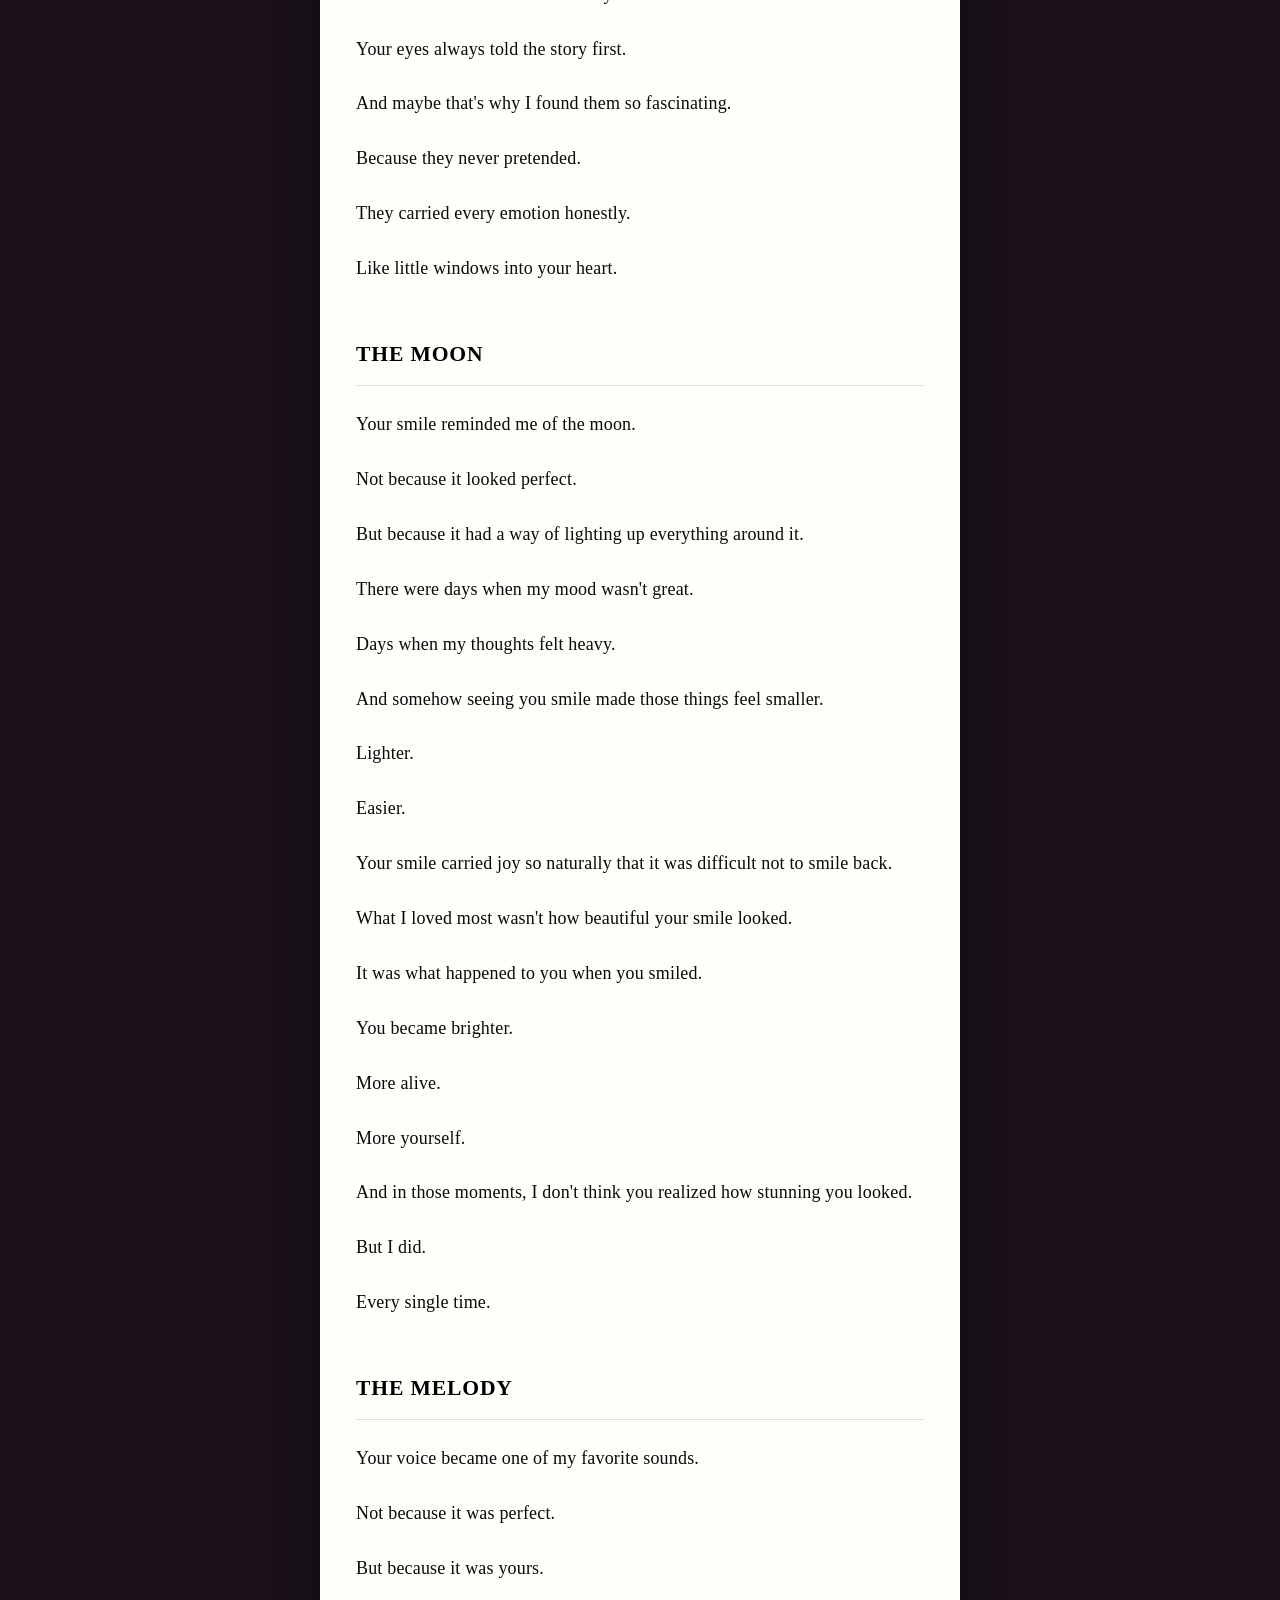
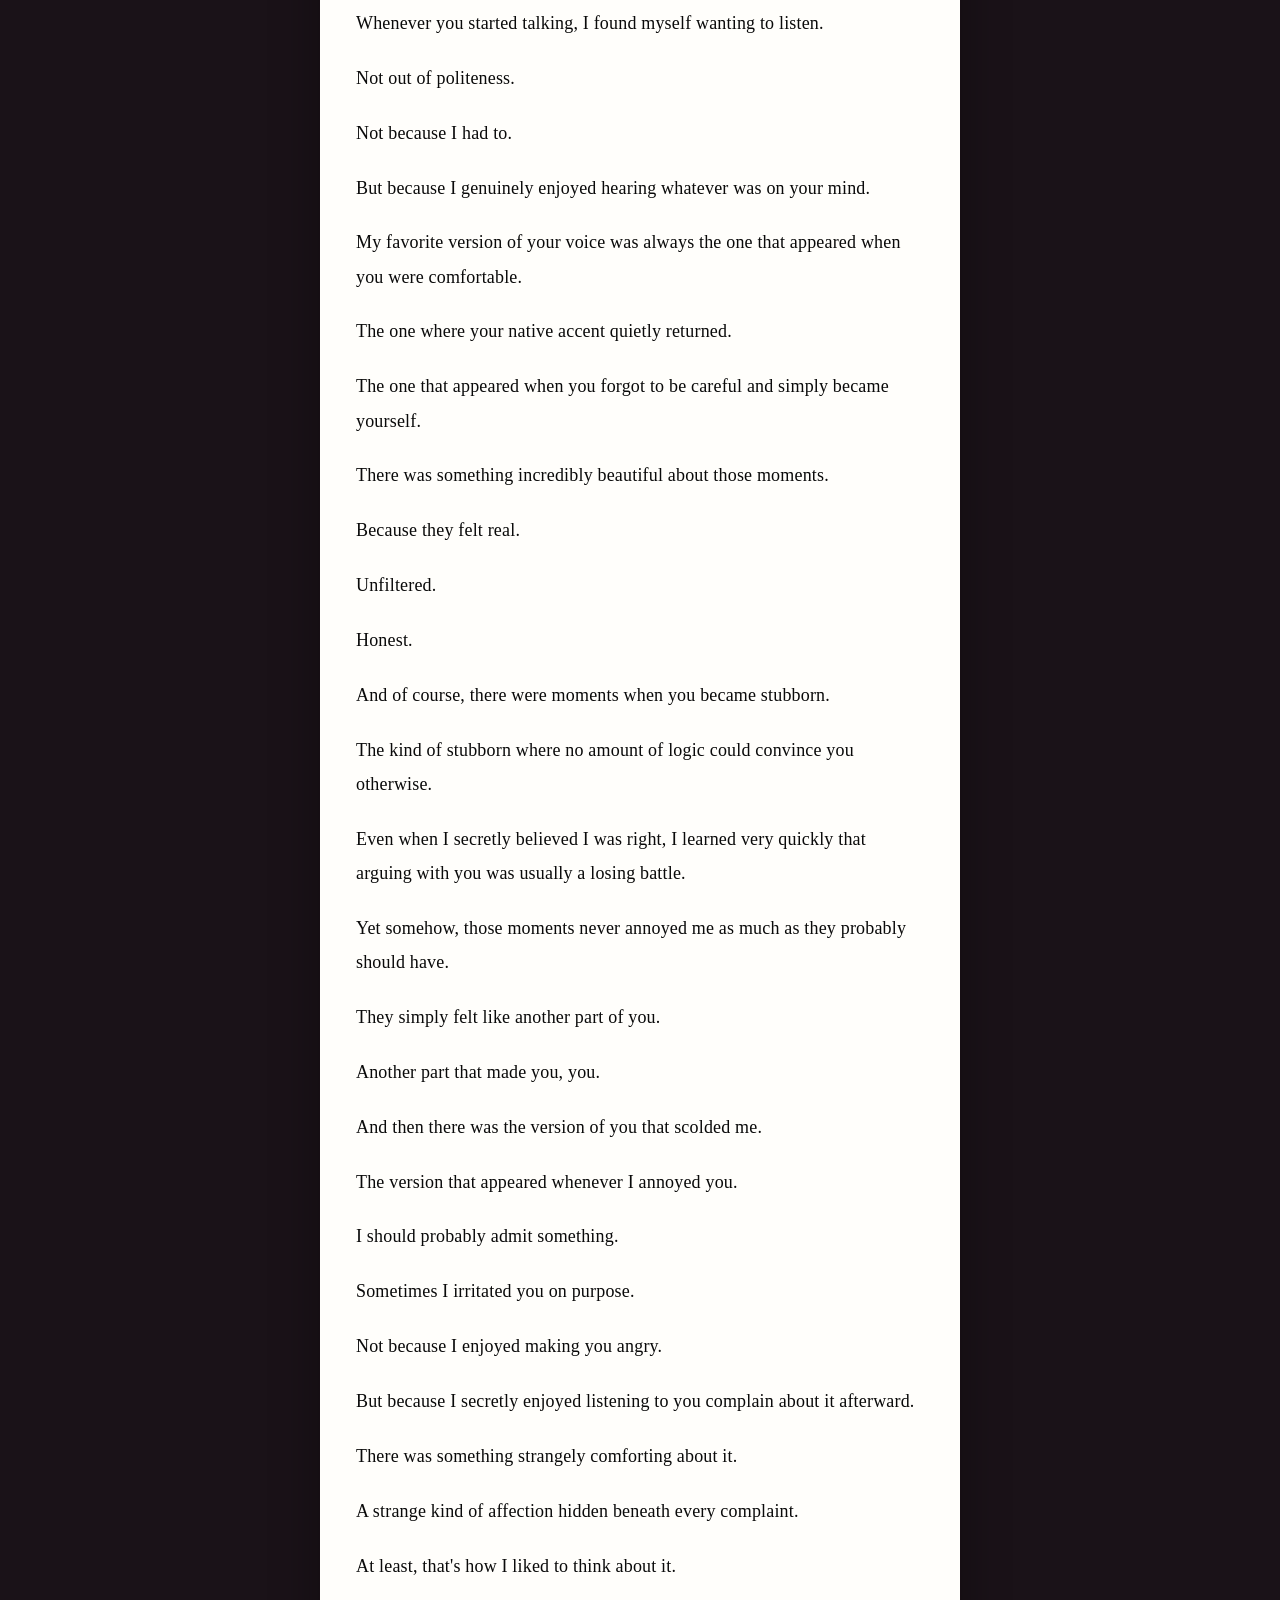
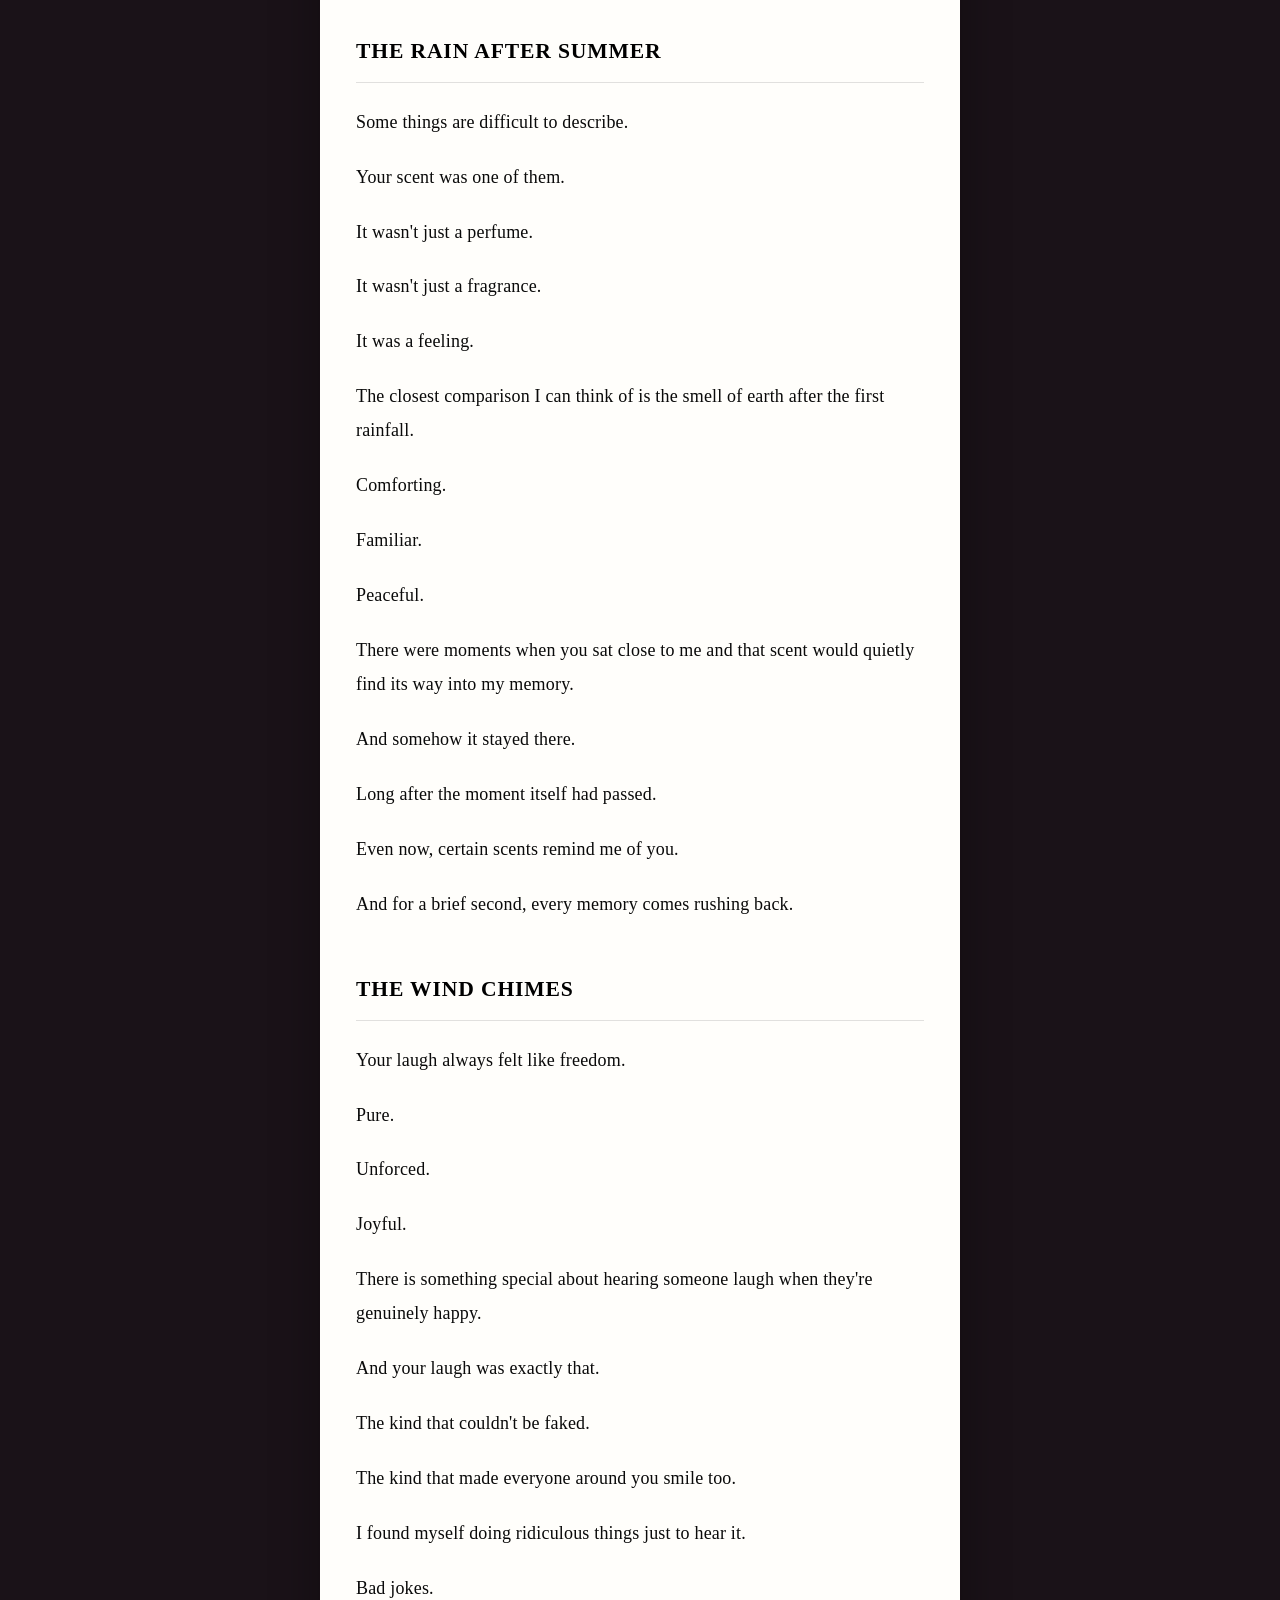
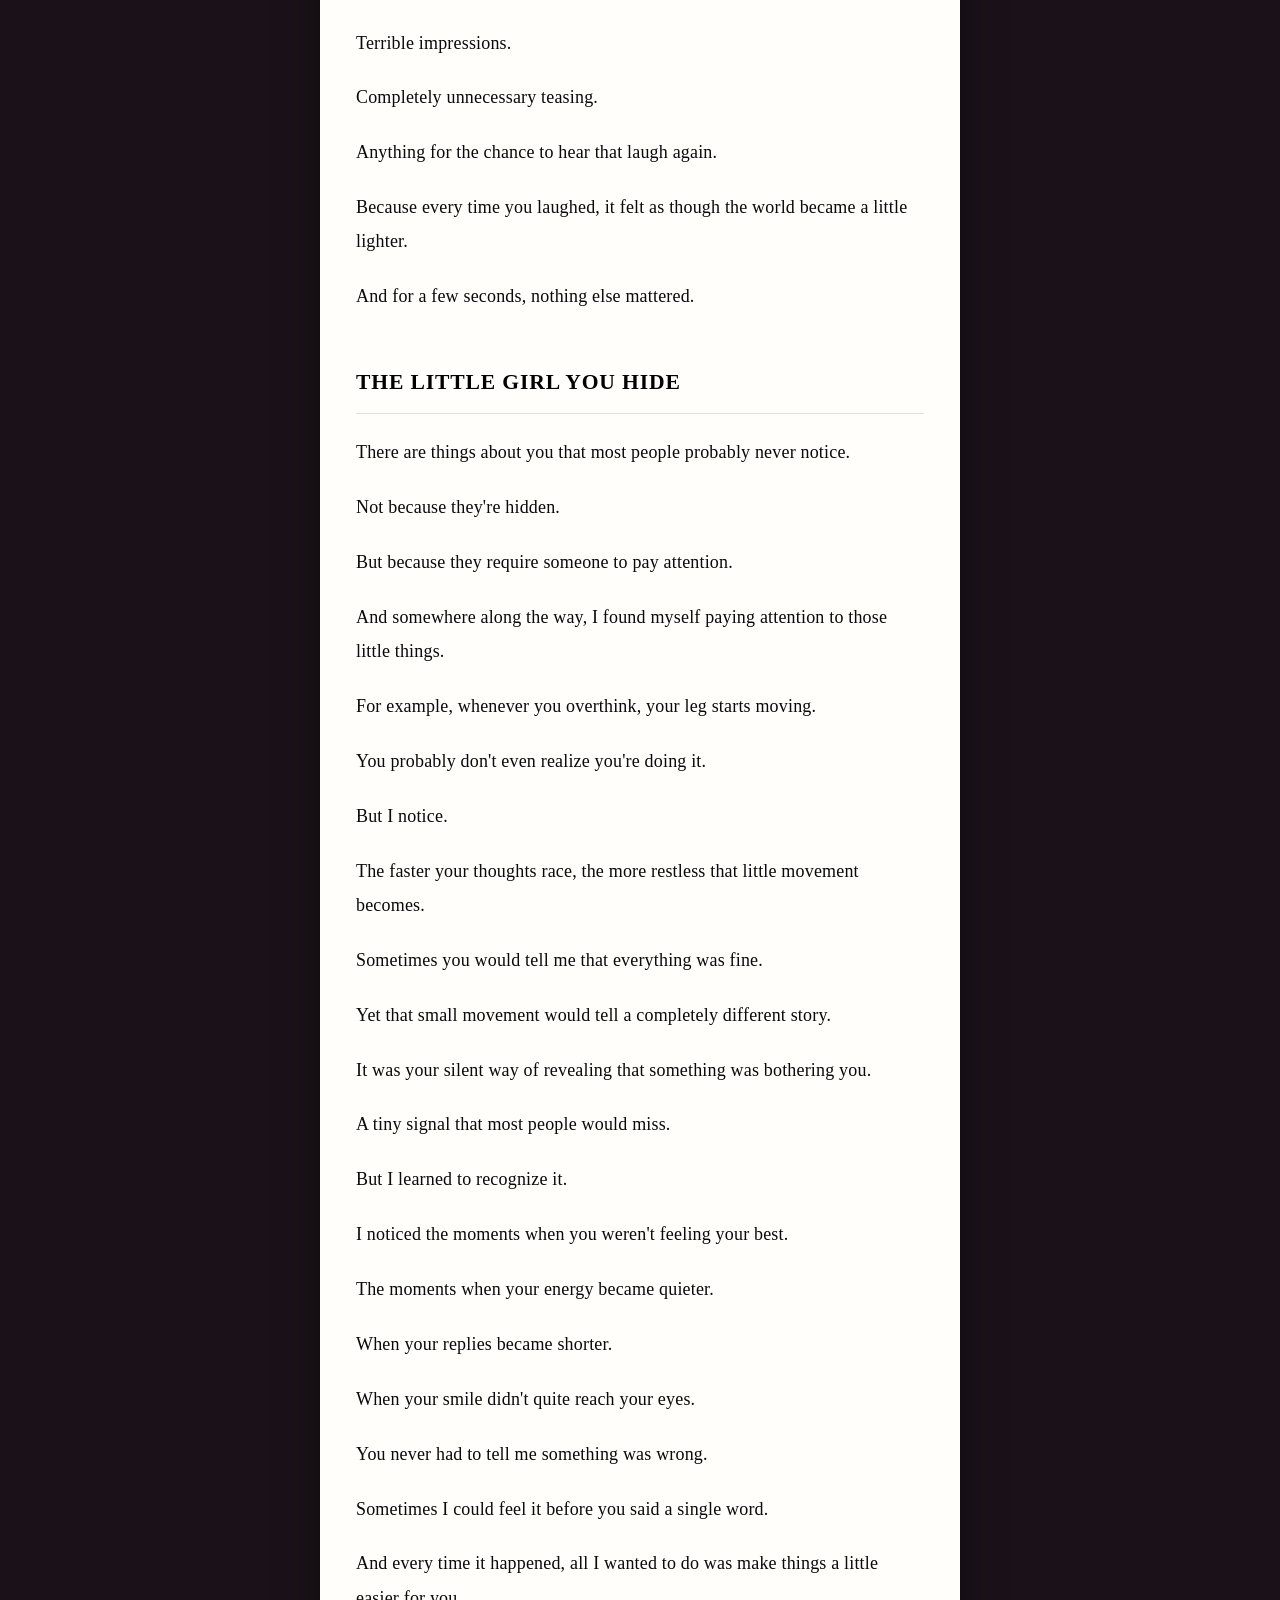
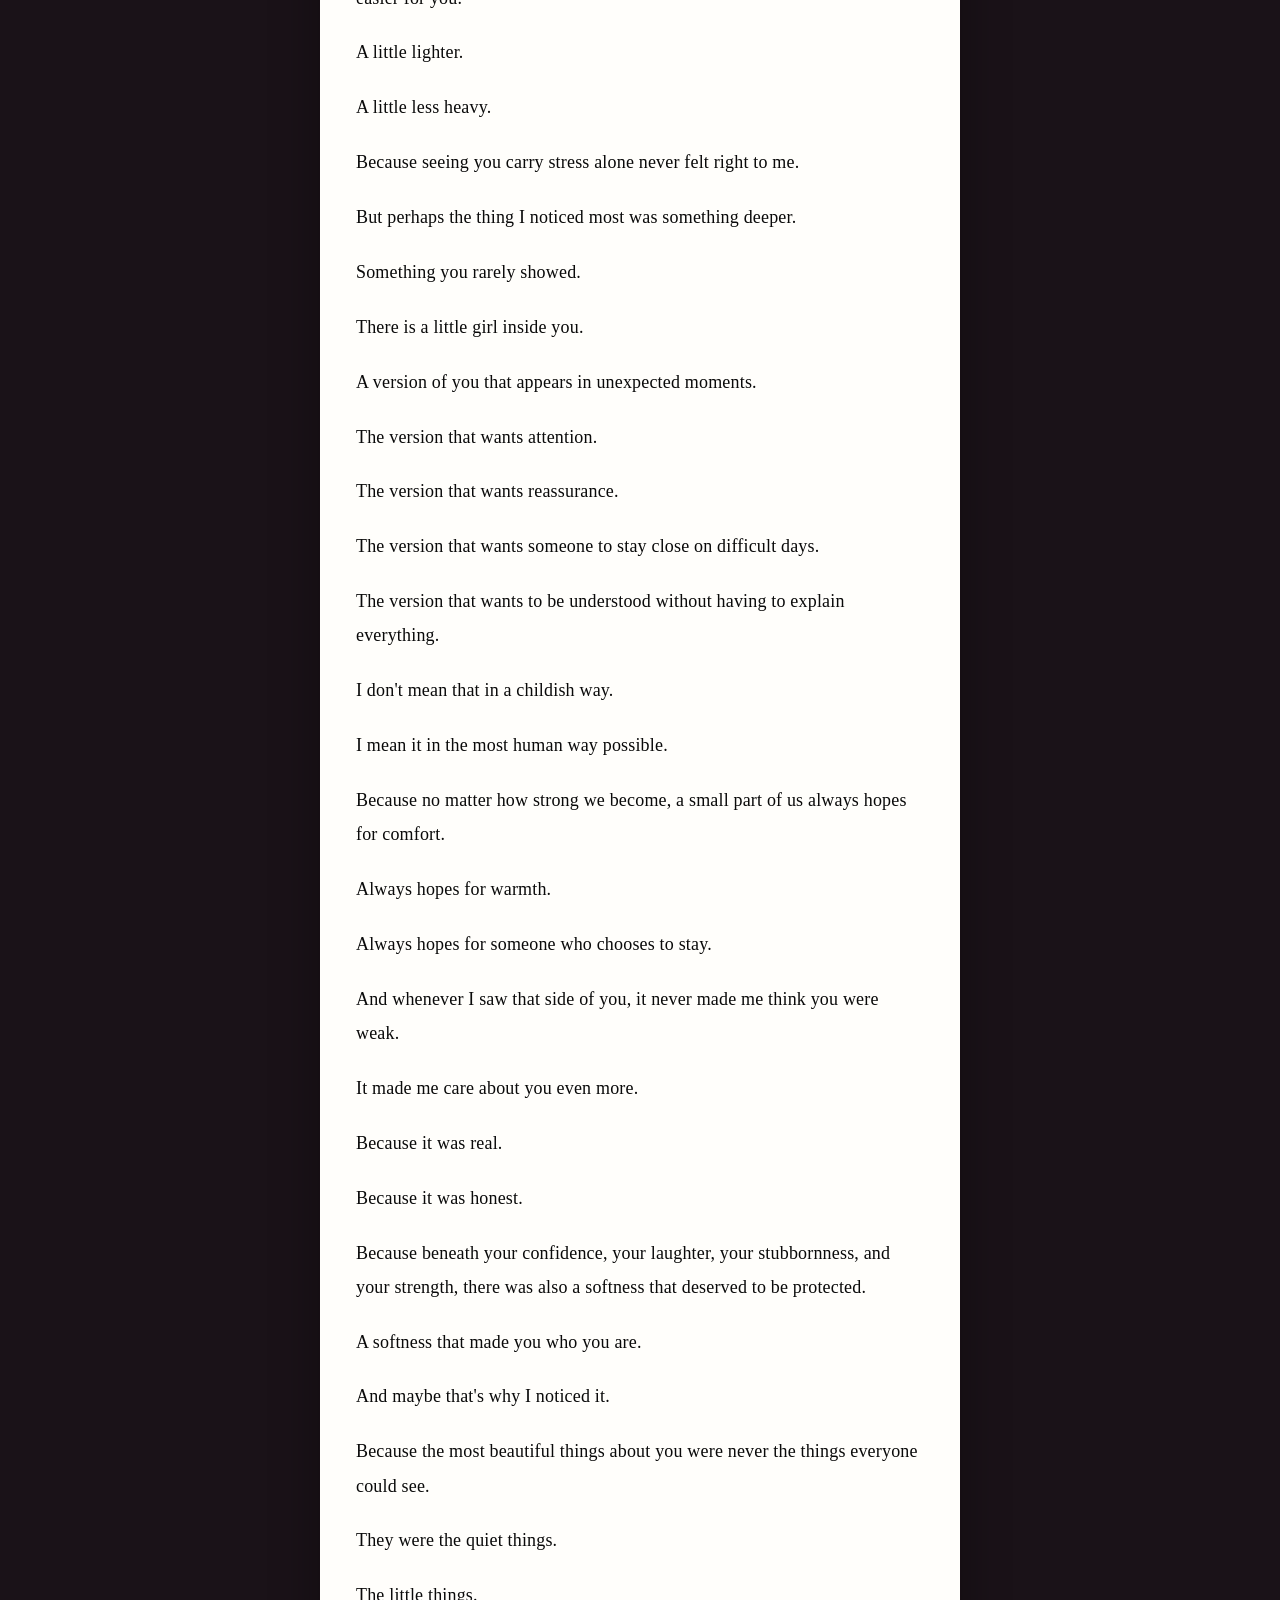
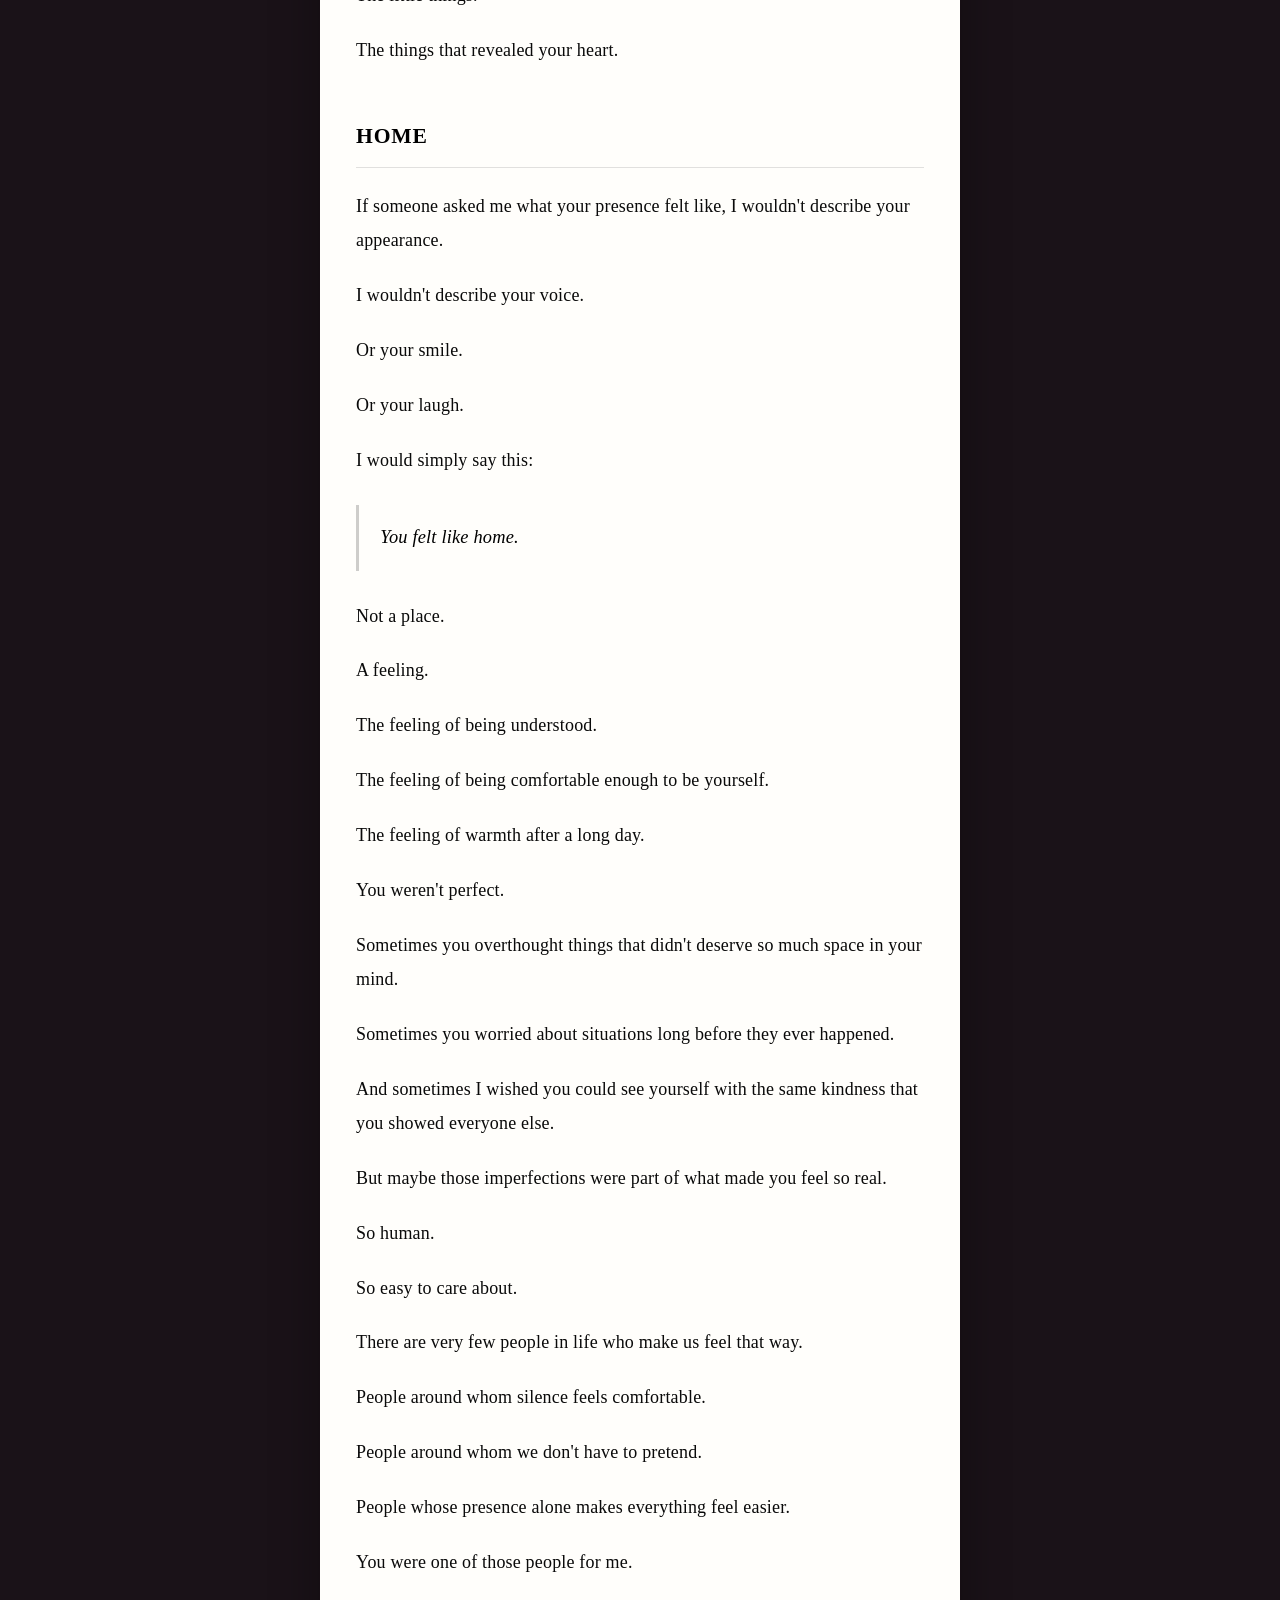
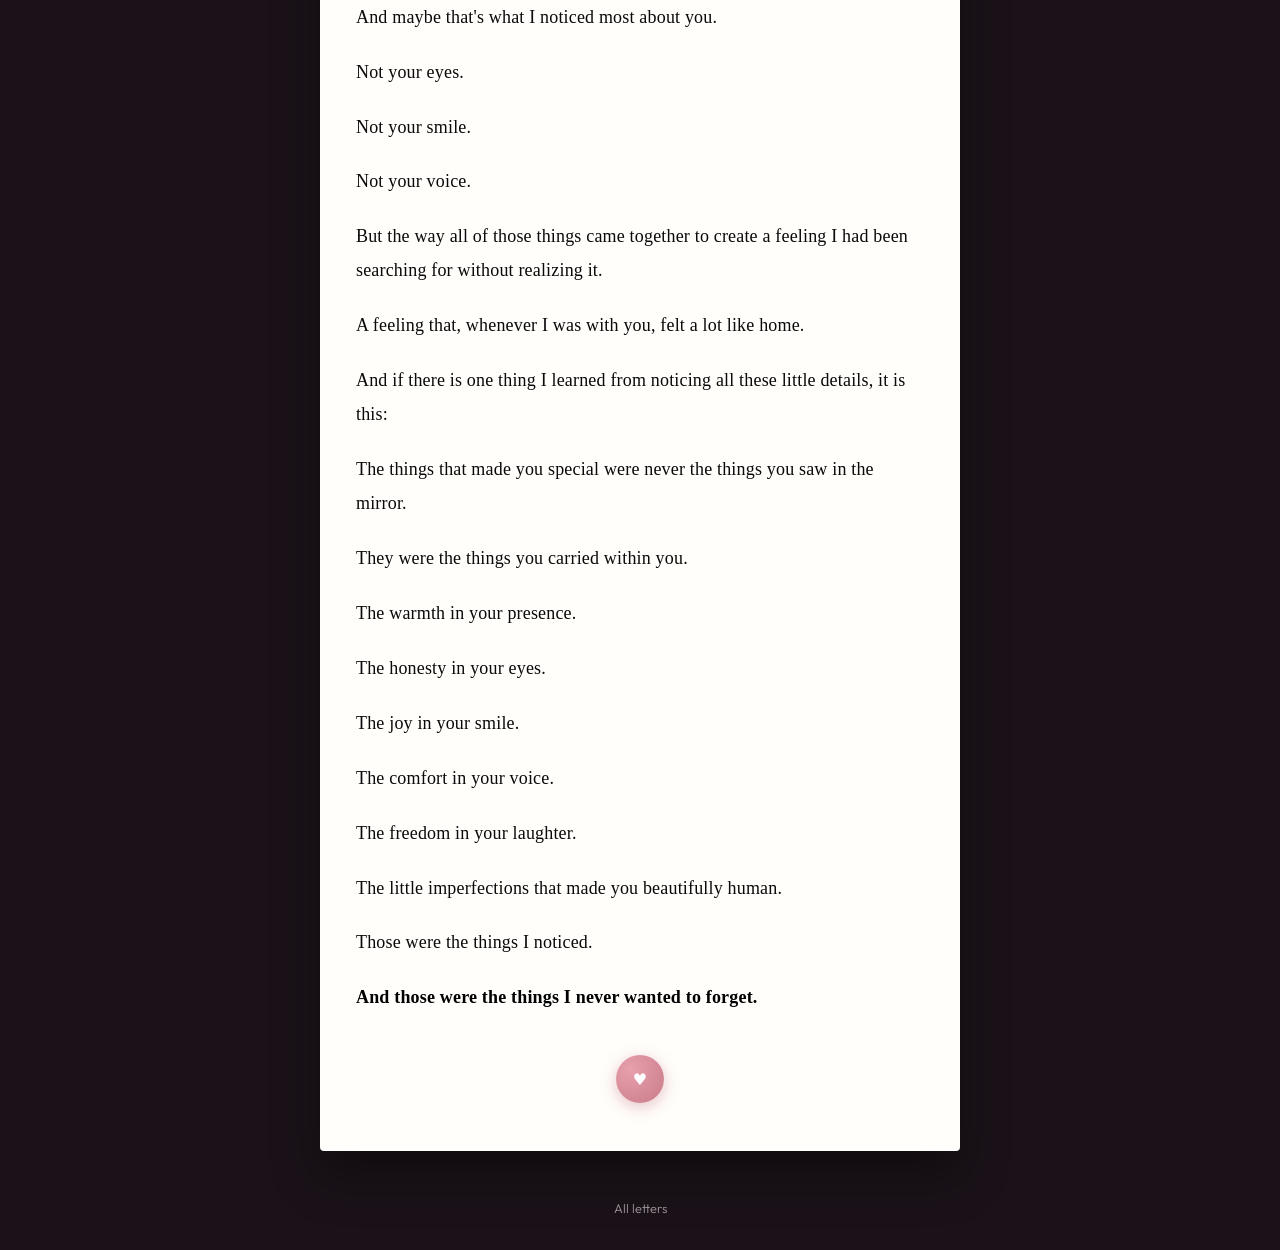
==== commit 9171a406: "Chnage In Chapter 2" ====
--- a/chapter-2.html
+++ b/chapter-2.html
@@ -243,6 +243,103 @@
 
         <p>And for a few seconds, nothing else mattered.</p>
 
+        <h2 class="chapter-section-title">The Little Girl You Hide</h2>
+
+        <p>There are things about you that most people probably never notice.</p>
+
+        <p>Not because they're hidden.</p>
+
+        <p>But because they require someone to pay attention.</p>
+
+        <p>And somewhere along the way, I found myself paying attention to those little things.</p>
+
+        <p>For example, whenever you overthink, your leg starts moving.</p>
+
+        <p>You probably don't even realize you're doing it.</p>
+
+        <p>But I notice.</p>
+
+        <p>The faster your thoughts race, the more restless that little movement becomes.</p>
+
+        <p>Sometimes you would tell me that everything was fine.</p>
+
+        <p>Yet that small movement would tell a completely different story.</p>
+
+        <p>It was your silent way of revealing that something was bothering you.</p>
+
+        <p>A tiny signal that most people would miss.</p>
+
+        <p>But I learned to recognize it.</p>
+
+        <p>I noticed the moments when you weren't feeling your best.</p>
+
+        <p>The moments when your energy became quieter.</p>
+
+        <p>When your replies became shorter.</p>
+
+        <p>When your smile didn't quite reach your eyes.</p>
+
+        <p>You never had to tell me something was wrong.</p>
+
+        <p>Sometimes I could feel it before you said a single word.</p>
+
+        <p>And every time it happened, all I wanted to do was make things a little easier for you.</p>
+
+        <p>A little lighter.</p>
+
+        <p>A little less heavy.</p>
+
+        <p>Because seeing you carry stress alone never felt right to me.</p>
+
+        <p>But perhaps the thing I noticed most was something deeper.</p>
+
+        <p>Something you rarely showed.</p>
+
+        <p>There is a little girl inside you.</p>
+
+        <p>A version of you that appears in unexpected moments.</p>
+
+        <p>The version that wants attention.</p>
+
+        <p>The version that wants reassurance.</p>
+
+        <p>The version that wants someone to stay close on difficult days.</p>
+
+        <p>The version that wants to be understood without having to explain everything.</p>
+
+        <p>I don't mean that in a childish way.</p>
+
+        <p>I mean it in the most human way possible.</p>
+
+        <p>Because no matter how strong we become, a small part of us always hopes for comfort.</p>
+
+        <p>Always hopes for warmth.</p>
+
+        <p>Always hopes for someone who chooses to stay.</p>
+
+        <p>And whenever I saw that side of you, it never made me think you were weak.</p>
+
+        <p>It made me care about you even more.</p>
+
+        <p>Because it was real.</p>
+
+        <p>Because it was honest.</p>
+
+        <p>Because beneath your confidence, your laughter, your stubbornness, and your strength, there was also a softness that deserved to be protected.</p>
+
+        <p>A softness that made you who you are.</p>
+
+        <p>And maybe that's why I noticed it.</p>
+
+        <p>Because the most beautiful things about you were never the things everyone could see.</p>
+
+        <p>They were the quiet things.</p>
+
+        <p>The little things.</p>
+
+        <p>The things that revealed your heart.</p>
+
+
         <h2 class="chapter-section-title">Home</h2>
 
         <p>If someone asked me what your presence felt like, I wouldn't describe your appearance.</p>
